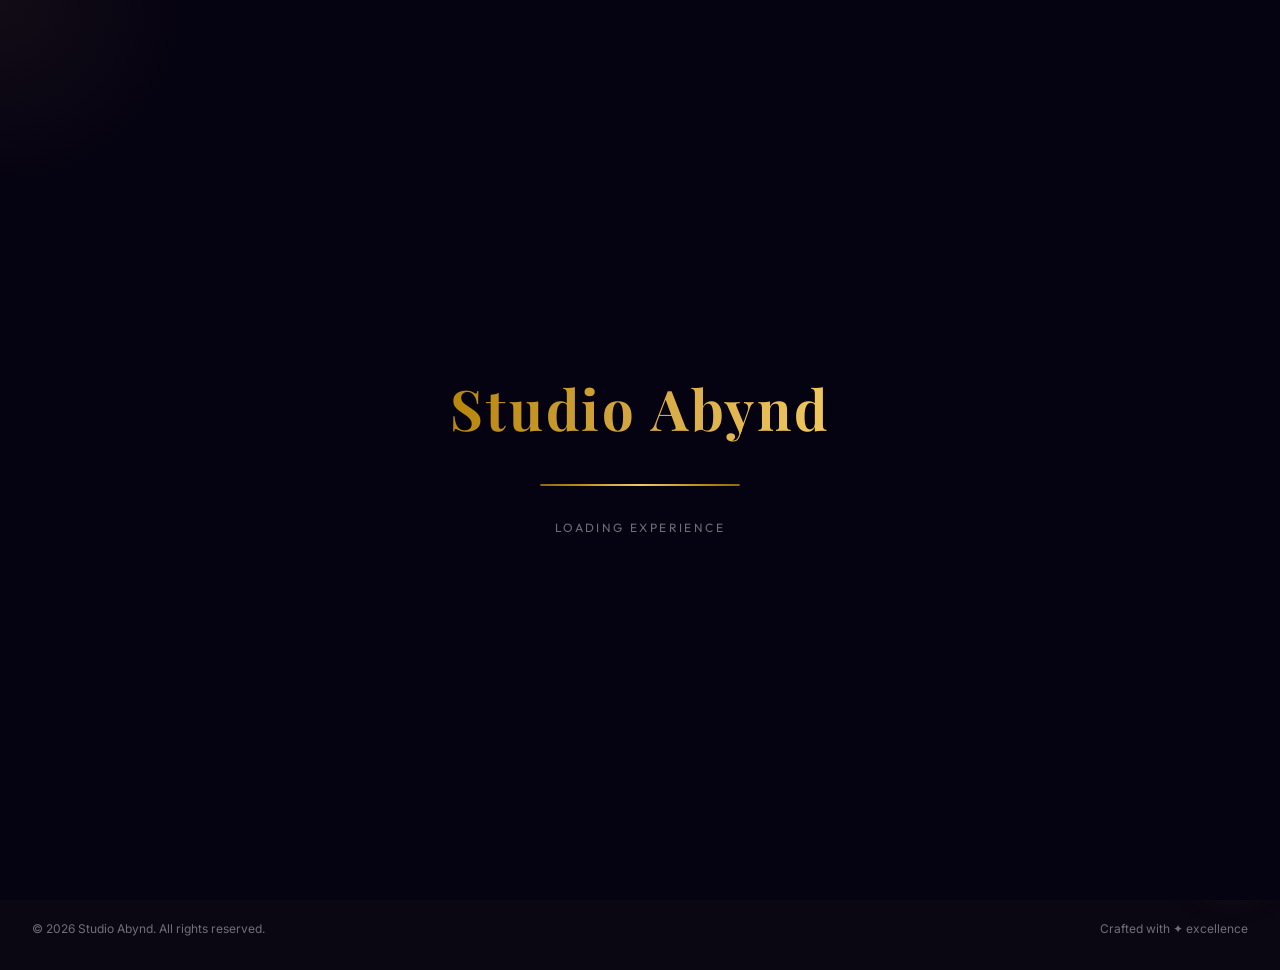
==== index.html @ adc4bd4e "update" ====
<!DOCTYPE html>
<html lang="id">
<head>
  <meta charset="UTF-8">
  <meta name="viewport" content="width=device-width, initial-scale=1.0">
  <title>Studio Abynd — Premium Digital Agency</title>
  <meta name="description" content="Studio Abynd adalah digital agency premium yang menghadirkan solusi website, mobile app, dan multimedia berkelas internasional.">
  <meta name="keywords" content="digital agency, web development, premium website, company profile, Studio Abynd">
  <meta name="author" content="Studio Abynd">
  <meta name="robots" content="index, follow">

  <!-- Open Graph -->
  <meta property="og:type" content="website">
  <meta property="og:title" content="Studio Abynd — Premium Digital Agency">
  <meta property="og:description" content="Digital agency premium yang menghadirkan solusi digital berkelas internasional.">
  <meta property="og:url" content="https://studioabynd.com">
  <meta property="og:site_name" content="Studio Abynd">

  <!-- Twitter Card -->
  <meta name="twitter:card" content="summary_large_image">
  <meta name="twitter:title" content="Studio Abynd — Premium Digital Agency">
  <meta name="twitter:description" content="Digital agency premium yang menghadirkan solusi digital berkelas internasional.">

  <!-- Favicon -->
  <link rel="icon" href="data:image/svg+xml,<svg xmlns='http://www.w3.org/2000/svg' viewBox='0 0 100 100'><text y='.9em' font-size='90'>✦</text></svg>">

  <!-- Base Path (auto-detect for XAMPP sub-dir vs GitHub Pages root) -->
  <script>
    (function(){
      var path = window.location.pathname;
      var base = '/';
      // Detect if running in a subdirectory (e.g. XAMPP)
      var match = path.match(/^(\/[^\/]+\/[^\/]+\/)/);
      if (match && !path.match(/^\/[^\/]+\/index\.html/)) {
        base = match[1];
      }
      document.write('<base href="' + base + '">');
      window.__BASE = base;
    })();
  </script>

  <!-- Preconnect -->
  <link rel="preconnect" href="https://fonts.googleapis.com">
  <link rel="preconnect" href="https://fonts.gstatic.com" crossorigin>

  <!-- Stylesheets -->
  <link rel="stylesheet" href="assets/css/main.css">
  <link rel="stylesheet" href="assets/css/animations.css">
  <link rel="stylesheet" href="assets/css/components.css">
  <link rel="stylesheet" href="assets/css/components2.css">
  <link rel="stylesheet" href="assets/css/components3.css">
  <link rel="stylesheet" href="assets/css/pages.css">
</head>
<body class="loading">

  <!-- ========== LOADER ========== -->
  <div id="loader" role="status" aria-label="Loading">
    <div class="loader-logo">Studio Abynd</div>
    <div class="loader-bar-container">
      <div class="loader-bar"></div>
    </div>
    <div class="loader-text">Loading Experience</div>
  </div>

  <!-- ========== CURSOR GLOW ========== -->
  <div id="cursor-glow" aria-hidden="true"></div>

  <!-- ========== SCROLL PROGRESS ========== -->
  <div id="scroll-progress" aria-hidden="true"></div>
  <div id="scroll-progress-side" aria-hidden="true">
    <div class="fill"></div>
  </div>

  <!-- ========== NAVBAR ========== -->
  <header>
    <nav id="navbar" aria-label="Main navigation">
      <div class="nav-inner">
        <a href="/" class="nav-logo nav-internal" aria-label="Studio Abynd Home">Studio Abynd</a>
        <div class="nav-links" id="nav-links">
          <a href="/" class="nav-link nav-internal">Home</a>
          <a href="/about" class="nav-link nav-internal">About</a>
          <a href="/services" class="nav-link nav-internal">Services</a>
          <a href="/portfolio" class="nav-link nav-internal">Portfolio</a>
          <a href="/blog" class="nav-link nav-internal">Blog</a>
          <a href="/awards" class="nav-link nav-internal">Awards</a>
          <a href="/contact" class="nav-link nav-internal">Contact</a>
        </div>
        <button class="nav-toggle" aria-label="Toggle menu" aria-expanded="false">
          <span></span>
          <span></span>
          <span></span>
        </button>
      </div>
    </nav>
    <div class="nav-overlay" id="nav-overlay"></div>
  </header>

  <!-- ========== MAIN CONTENT ========== -->
  <main id="main-content" role="main">
    <!-- Content rendered by JavaScript SPA Router -->
  </main>

  <!-- ========== FOOTER ========== -->
  <footer id="footer">
    <div class="container">
      <div class="footer-grid">
        <div class="footer-brand">
          <a href="/" class="nav-logo nav-internal" style="font-size:1.4rem;">Studio Abynd</a>
          <p>Digital agency premium yang menghadirkan solusi berkelas internasional. Setiap pixel dirancang untuk kesempurnaan.</p>
          <div class="footer-socials">
            <a href="#" class="footer-social-link" aria-label="Instagram" title="Instagram">📷</a>
            <a href="#" class="footer-social-link" aria-label="LinkedIn" title="LinkedIn">💼</a>
            <a href="#" class="footer-social-link" aria-label="Twitter" title="Twitter">🐦</a>
            <a href="#" class="footer-social-link" aria-label="Dribbble" title="Dribbble">🏀</a>
          </div>
        </div>
        <div>
          <h4 class="footer-title">Navigasi</h4>
          <ul class="footer-links">
            <li><a href="/" class="nav-internal">Home</a></li>
            <li><a href="/about" class="nav-internal">About</a></li>
            <li><a href="/services" class="nav-internal">Services</a></li>
            <li><a href="/portfolio" class="nav-internal">Portfolio</a></li>
          </ul>
        </div>
        <div>
          <h4 class="footer-title">Layanan</h4>
          <ul class="footer-links">
            <li><a href="/services" class="nav-internal">Website</a></li>
            <li><a href="/services" class="nav-internal">Mobile App</a></li>
            <li><a href="/services" class="nav-internal">Branding</a></li>
            <li><a href="/services" class="nav-internal">Multimedia</a></li>
          </ul>
        </div>
        <div>
          <h4 class="footer-title">Kontak</h4>
          <ul class="footer-links">
            <li><a href="mailto:hello@studioabynd.com">hello@studioabynd.com</a></li>
            <li><a href="tel:+6281234567890">+62 812 3456 789</a></li>
            <li><a href="/contact" class="nav-internal">Jakarta, Indonesia</a></li>
          </ul>
        </div>
      </div>
      <div class="footer-bottom">
        <span>&copy; 2026 Studio Abynd. All rights reserved.</span>
        <span>Crafted with ✦ excellence</span>
      </div>
    </div>
  </footer>

  <!-- ========== CHATBOT ========== -->
  <div id="chatbot" aria-label="Chat assistant">
    <div class="chatbot-header">
      <div class="chatbot-header-info">
        <div class="chatbot-avatar">✦</div>
        <div>
          <div class="chatbot-name">Studio Abynd</div>
          <div class="chatbot-status">Online</div>
        </div>
      </div>
      <button class="chatbot-close" aria-label="Close chat">&times;</button>
    </div>
    <div class="chatbot-messages">
      <div class="chat-msg bot">Halo! 👋 Selamat datang di Studio Abynd. Ada yang bisa kami bantu hari ini?</div>
    </div>
    <div class="chatbot-input-wrap">
      <input type="text" class="chatbot-input" placeholder="Ketik pesan..." aria-label="Chat message">
      <button class="chatbot-send">Kirim</button>
    </div>
  </div>
  <button id="chatbot-toggle" aria-label="Buka chat">💬</button>

  <!-- ========== WHATSAPP ========== -->
  <a id="whatsapp-btn" href="https://wa.me/6281234567890" target="_blank" rel="noopener noreferrer" aria-label="Chat WhatsApp" title="Chat via WhatsApp">
    <span class="whatsapp-pulse" aria-hidden="true"></span>
    💬
  </a>

  <!-- ========== SCROLL TO TOP ========== -->
  <button id="scroll-top" aria-label="Scroll to top" title="Kembali ke atas">↑</button>

  <!-- ========== SCRIPTS ========== -->
  <script src="assets/js/effects.js" defer></script>
  <script src="assets/js/animations.js" defer></script>
  <script src="assets/js/components.js" defer></script>
  <script src="assets/js/page-home.js" defer></script>
  <script src="assets/js/page-about.js" defer></script>
  <script src="assets/js/page-services.js" defer></script>
  <script src="assets/js/page-others.js" defer></script>
  <script src="assets/js/page-blog.js" defer></script>
  <script src="assets/js/app.js" defer></script>
</body>
</html>
---- assets/css/main.css ----
/* ============================================
   STUDIO ABYND — Design System
   Premium Luxury Digital Agency
   ============================================ */

/* ---------- Google Fonts ---------- */
@import url('https://fonts.googleapis.com/css2?family=Playfair+Display:ital,wght@0,400;0,500;0,600;0,700;0,800;0,900;1,400;1,700&family=Inter:wght@300;400;500;600;700&family=Outfit:wght@300;400;500;600;700&display=swap');

/* ---------- CSS Custom Properties ---------- */
:root {
  /* Colors — Deep Purple Palette */
  --clr-bg-darkest: #050211;
  --clr-bg-dark: #0a0612;
  --clr-bg-base: #0d0b1a;
  --clr-bg-card: #110e20;
  --clr-bg-elevated: #1a1530;
  --clr-purple-deep: #1a0a2e;
  --clr-purple-mid: #2d1b69;
  --clr-purple-bright: #4a1f8e;
  --clr-purple-glow: #6b3fa0;
  --clr-purple-light: #9b6dcd;

  /* Colors — Gold Metallic Palette */
  --clr-gold-dark: #8b6914;
  --clr-gold-base: #b8860b;
  --clr-gold-mid: #d4a843;
  --clr-gold-bright: #f0c75e;
  --clr-gold-light: #f5d98a;
  --clr-gold-glow: rgba(212, 168, 67, 0.4);

  /* Text Colors */
  --clr-text-primary: #f0eef5;
  --clr-text-secondary: rgba(240, 238, 245, 0.7);
  --clr-text-muted: rgba(240, 238, 245, 0.45);

  /* Glass */
  --glass-bg: rgba(255, 255, 255, 0.03);
  --glass-bg-hover: rgba(255, 255, 255, 0.06);
  --glass-border: rgba(255, 255, 255, 0.08);
  --glass-border-hover: rgba(212, 168, 67, 0.3);

  /* Gold Gradient */
  --gradient-gold: linear-gradient(135deg, #8b6914, #b8860b, #d4a843, #f0c75e, #d4a843, #b8860b, #8b6914);
  --gradient-gold-text: linear-gradient(90deg, #b8860b, #d4a843, #f0c75e, #ffe08a, #f0c75e, #d4a843, #b8860b);
  --gradient-purple: linear-gradient(135deg, #1a0a2e, #2d1b69, #4a1f8e);
  --gradient-hero: radial-gradient(ellipse at 30% 20%, rgba(74, 31, 142, 0.3) 0%, transparent 50%),
                   radial-gradient(ellipse at 70% 60%, rgba(45, 27, 105, 0.25) 0%, transparent 50%),
                   radial-gradient(ellipse at 50% 100%, rgba(139, 105, 20, 0.1) 0%, transparent 40%),
                   linear-gradient(180deg, #050211, #0a0612);

  /* Typography */
  --font-heading: 'Playfair Display', Georgia, 'Times New Roman', serif;
  --font-body: 'Inter', -apple-system, BlinkMacSystemFont, 'Segoe UI', sans-serif;
  --font-alt: 'Outfit', 'Inter', sans-serif;

  --fs-display: clamp(2.8rem, 6vw, 5.5rem);
  --fs-h1: clamp(2.2rem, 4.5vw, 4rem);
  --fs-h2: clamp(1.8rem, 3.5vw, 3rem);
  --fs-h3: clamp(1.3rem, 2.5vw, 1.8rem);
  --fs-h4: clamp(1.1rem, 1.8vw, 1.4rem);
  --fs-body: clamp(0.95rem, 1.2vw, 1.1rem);
  --fs-small: clamp(0.8rem, 1vw, 0.9rem);
  --fs-xs: 0.75rem;

  --fw-light: 300;
  --fw-regular: 400;
  --fw-medium: 500;
  --fw-semibold: 600;
  --fw-bold: 700;
  --fw-extrabold: 800;

  --lh-tight: 1.2;
  --lh-normal: 1.6;
  --lh-relaxed: 1.8;

  --ls-tight: -0.02em;
  --ls-normal: 0;
  --ls-wide: 0.05em;
  --ls-wider: 0.1em;
  --ls-widest: 0.2em;

  /* Spacing */
  --space-xs: 0.25rem;
  --space-sm: 0.5rem;
  --space-md: 1rem;
  --space-lg: 1.5rem;
  --space-xl: 2rem;
  --space-2xl: 3rem;
  --space-3xl: 4rem;
  --space-4xl: 6rem;
  --space-5xl: 8rem;
  --space-section: clamp(4rem, 8vw, 8rem);

  /* Border Radius */
  --radius-sm: 6px;
  --radius-md: 12px;
  --radius-lg: 20px;
  --radius-xl: 30px;
  --radius-full: 9999px;

  /* Shadows */
  --shadow-sm: 0 2px 8px rgba(0, 0, 0, 0.3);
  --shadow-md: 0 4px 20px rgba(0, 0, 0, 0.4);
  --shadow-lg: 0 8px 40px rgba(0, 0, 0, 0.5);
  --shadow-xl: 0 16px 60px rgba(0, 0, 0, 0.6);
  --shadow-gold: 0 4px 30px rgba(212, 168, 67, 0.15);
  --shadow-gold-lg: 0 8px 50px rgba(212, 168, 67, 0.25);
  --shadow-purple: 0 4px 30px rgba(74, 31, 142, 0.2);
  --shadow-glow: 0 0 20px rgba(212, 168, 67, 0.2), 0 0 60px rgba(212, 168, 67, 0.1);

  /* Transitions */
  --ease-out-expo: cubic-bezier(0.16, 1, 0.3, 1);
  --ease-out-quart: cubic-bezier(0.25, 1, 0.5, 1);
  --ease-in-out: cubic-bezier(0.4, 0, 0.2, 1);
  --transition-fast: 0.2s var(--ease-in-out);
  --transition-base: 0.3s var(--ease-in-out);
  --transition-slow: 0.5s var(--ease-out-expo);
  --transition-slower: 0.8s var(--ease-out-expo);

  /* Z-index layers */
  --z-base: 1;
  --z-dropdown: 100;
  --z-sticky: 200;
  --z-navbar: 500;
  --z-overlay: 800;
  --z-modal: 900;
  --z-loader: 1000;
  --z-cursor: 1100;

  /* Container */
  --container-max: 1280px;
  --container-wide: 1440px;
  --container-narrow: 900px;
  --container-padding: clamp(1rem, 4vw, 2rem);
}

/* ---------- CSS Reset ---------- */
*,
*::before,
*::after {
  margin: 0;
  padding: 0;
  box-sizing: border-box;
}

html {
  scroll-behavior: smooth;
  -webkit-text-size-adjust: 100%;
  scroll-padding-top: 80px;
}

body {
  font-family: var(--font-body);
  font-size: var(--fs-body);
  font-weight: var(--fw-regular);
  line-height: var(--lh-normal);
  color: var(--clr-text-primary);
  background-color: var(--clr-bg-darkest);
  overflow-x: hidden;
  -webkit-font-smoothing: antialiased;
  -moz-osx-font-smoothing: grayscale;
}

body.loading {
  overflow: hidden;
}

img {
  max-width: 100%;
  height: auto;
  display: block;
}

a {
  color: var(--clr-gold-mid);
  text-decoration: none;
  transition: color var(--transition-fast);
}

a:hover {
  color: var(--clr-gold-bright);
}

button {
  font-family: inherit;
  cursor: pointer;
  border: none;
  background: none;
  color: inherit;
}

input, textarea, select {
  font-family: inherit;
  font-size: inherit;
  color: inherit;
}

ul, ol {
  list-style: none;
}

::selection {
  background: rgba(212, 168, 67, 0.3);
  color: var(--clr-gold-light);
}

::-webkit-scrollbar {
  width: 6px;
}

::-webkit-scrollbar-track {
  background: var(--clr-bg-darkest);
}

::-webkit-scrollbar-thumb {
  background: var(--clr-purple-mid);
  border-radius: var(--radius-full);
}

::-webkit-scrollbar-thumb:hover {
  background: var(--clr-gold-dark);
}

/* ---------- Typography ---------- */
h1, h2, h3, h4, h5, h6 {
  font-family: var(--font-heading);
  font-weight: var(--fw-bold);
  line-height: var(--lh-tight);
  letter-spacing: var(--ls-tight);
}

h1 { font-size: var(--fs-h1); }
h2 { font-size: var(--fs-h2); }
h3 { font-size: var(--fs-h3); }
h4 { font-size: var(--fs-h4); }

p {
  line-height: var(--lh-relaxed);
  color: var(--clr-text-secondary);
}

.text-muted {
  color: var(--clr-text-muted);
}

/* ---------- Gold Text Effects ---------- */
.gold-text {
  background: var(--gradient-gold-text);
  background-size: 300% auto;
  -webkit-background-clip: text;
  -webkit-text-fill-color: transparent;
  background-clip: text;
  animation: goldShimmer 4s linear infinite;
}

.gold-text-static {
  background: linear-gradient(135deg, #d4a843, #f0c75e, #d4a843);
  -webkit-background-clip: text;
  -webkit-text-fill-color: transparent;
  background-clip: text;
}

.shimmer-heading {
  position: relative;
  display: inline-block;
  background: var(--gradient-gold-text);
  background-size: 300% auto;
  -webkit-background-clip: text;
  -webkit-text-fill-color: transparent;
  background-clip: text;
  animation: goldShimmer 4s linear infinite;
  text-shadow: none;
  filter: drop-shadow(0 0 20px rgba(212, 168, 67, 0.15));
}

.shimmer-heading::after {
  content: '';
  position: absolute;
  top: 0;
  left: -100%;
  width: 60%;
  height: 100%;
  background: linear-gradient(
    90deg,
    transparent 0%,
    rgba(255, 215, 0, 0.08) 40%,
    rgba(255, 215, 0, 0.2) 50%,
    rgba(255, 215, 0, 0.08) 60%,
    transparent 100%
  );
  animation: shineSweep 5s ease-in-out infinite;
  pointer-events: none;
}

.glow-text {
  text-shadow:
    0 0 10px rgba(212, 168, 67, 0.3),
    0 0 30px rgba(212, 168, 67, 0.15),
    0 0 60px rgba(212, 168, 67, 0.08);
}

/* ---------- Layout ---------- */
.container {
  max-width: var(--container-max);
  margin: 0 auto;
  padding-left: var(--container-padding);
  padding-right: var(--container-padding);
}

.container-wide {
  max-width: var(--container-wide);
  margin: 0 auto;
  padding-left: var(--container-padding);
  padding-right: var(--container-padding);
}

.container-narrow {
  max-width: var(--container-narrow);
  margin: 0 auto;
  padding-left: var(--container-padding);
  padding-right: var(--container-padding);
}

section {
  padding: var(--space-section) 0;
  position: relative;
}

.section-label {
  font-family: var(--font-alt);
  font-size: var(--fs-xs);
  font-weight: var(--fw-semibold);
  text-transform: uppercase;
  letter-spacing: var(--ls-widest);
  color: var(--clr-gold-mid);
  margin-bottom: var(--space-md);
  display: flex;
  align-items: center;
  gap: var(--space-sm);
}

.section-label::before {
  content: '';
  width: 30px;
  height: 1px;
  background: var(--clr-gold-mid);
}

.section-title {
  margin-bottom: var(--space-lg);
}

.section-subtitle {
  font-size: var(--fs-body);
  color: var(--clr-text-secondary);
  max-width: 600px;
  line-height: var(--lh-relaxed);
}

.section-header {
  text-align: center;
  margin-bottom: var(--space-3xl);
}

.section-header .section-label {
  justify-content: center;
}

.section-header .section-label::before {
  display: none;
}

.section-header .section-subtitle {
  margin: 0 auto;
}

/* ---------- Grid System ---------- */
.grid {
  display: grid;
  gap: var(--space-xl);
}

.grid-2 { grid-template-columns: repeat(2, 1fr); }
.grid-3 { grid-template-columns: repeat(3, 1fr); }
.grid-4 { grid-template-columns: repeat(4, 1fr); }

@media (max-width: 1024px) {
  .grid-4 { grid-template-columns: repeat(2, 1fr); }
  .grid-3 { grid-template-columns: repeat(2, 1fr); }
}

@media (max-width: 640px) {
  .grid-4,
  .grid-3,
  .grid-2 { grid-template-columns: 1fr; }
}

/* ---------- Flex Utilities ---------- */
.flex { display: flex; }
.flex-center { display: flex; align-items: center; justify-content: center; }
.flex-between { display: flex; align-items: center; justify-content: space-between; }
.flex-col { flex-direction: column; }
.flex-wrap { flex-wrap: wrap; }
.gap-sm { gap: var(--space-sm); }
.gap-md { gap: var(--space-md); }
.gap-lg { gap: var(--space-lg); }
.gap-xl { gap: var(--space-xl); }

/* ---------- Text Align ---------- */
.text-center { text-align: center; }
.text-left { text-align: left; }
.text-right { text-align: right; }

/* ---------- Glassmorphism ---------- */
.glass {
  background: var(--glass-bg);
  backdrop-filter: blur(16px) saturate(180%);
  -webkit-backdrop-filter: blur(16px) saturate(180%);
  border: 1px solid var(--glass-border);
  border-radius: var(--radius-lg);
}

.glass-hover:hover {
  background: var(--glass-bg-hover);
  border-color: var(--glass-border-hover);
}

/* ---------- Dividers ---------- */
.divider {
  width: 60px;
  height: 2px;
  background: var(--gradient-gold);
  margin: var(--space-lg) 0;
  border-radius: var(--radius-full);
}

.divider-center {
  margin-left: auto;
  margin-right: auto;
}

/* ---------- Visibility ---------- */
@media (max-width: 768px) {
  .hide-mobile { display: none !important; }
}

@media (min-width: 769px) {
  .hide-desktop { display: none !important; }
}

/* ---------- Page Transition ---------- */
#main-content {
  opacity: 1;
  transform: translateY(0);
  transition: opacity 0.4s var(--ease-out-expo), transform 0.4s var(--ease-out-expo);
}

#main-content.page-exit {
  opacity: 0;
  transform: translateY(20px);
}

#main-content.page-enter {
  opacity: 0;
  transform: translateY(20px);
}
---- assets/css/animations.css ----
/* ============================================
   STUDIO ABYND — Animations
   Keyframes & Scroll Reveal System
   ============================================ */

/* ---------- Gold Shimmer ---------- */
@keyframes goldShimmer {
  0% { background-position: 0% center; }
  100% { background-position: 300% center; }
}

/* ---------- Shine Sweep ---------- */
@keyframes shineSweep {
  0% { left: -100%; opacity: 0; }
  10% { opacity: 1; }
  50% { left: 150%; opacity: 0; }
  100% { left: 150%; opacity: 0; }
}

/* ---------- Glow Pulse ---------- */
@keyframes glowPulse {
  0%, 100% {
    filter: drop-shadow(0 0 15px rgba(212, 168, 67, 0.15));
  }
  50% {
    filter: drop-shadow(0 0 30px rgba(212, 168, 67, 0.3));
  }
}

/* ---------- Float ---------- */
@keyframes float {
  0%, 100% { transform: translateY(0px); }
  50% { transform: translateY(-12px); }
}

@keyframes floatSlow {
  0%, 100% { transform: translateY(0px) rotate(0deg); }
  50% { transform: translateY(-20px) rotate(2deg); }
}

/* ---------- Background Gradient ---------- */
@keyframes gradientShift {
  0% { background-position: 0% 50%; }
  50% { background-position: 100% 50%; }
  100% { background-position: 0% 50%; }
}

@keyframes heroGradient {
  0%, 100% {
    background-position: 0% 0%;
  }
  25% {
    background-position: 50% 100%;
  }
  50% {
    background-position: 100% 50%;
  }
  75% {
    background-position: 50% 0%;
  }
}

/* ---------- Fade Animations ---------- */
@keyframes fadeIn {
  from { opacity: 0; }
  to { opacity: 1; }
}

@keyframes fadeInUp {
  from {
    opacity: 0;
    transform: translateY(40px);
  }
  to {
    opacity: 1;
    transform: translateY(0);
  }
}

@keyframes fadeInDown {
  from {
    opacity: 0;
    transform: translateY(-30px);
  }
  to {
    opacity: 1;
    transform: translateY(0);
  }
}

@keyframes fadeInLeft {
  from {
    opacity: 0;
    transform: translateX(-40px);
  }
  to {
    opacity: 1;
    transform: translateX(0);
  }
}

@keyframes fadeInRight {
  from {
    opacity: 0;
    transform: translateX(40px);
  }
  to {
    opacity: 1;
    transform: translateX(0);
  }
}

@keyframes fadeInScale {
  from {
    opacity: 0;
    transform: scale(0.9);
  }
  to {
    opacity: 1;
    transform: scale(1);
  }
}

/* ---------- Slide Animations ---------- */
@keyframes slideUp {
  from { transform: translateY(100%); }
  to { transform: translateY(0); }
}

@keyframes slideDown {
  from { transform: translateY(-100%); }
  to { transform: translateY(0); }
}

/* ---------- Scale ---------- */
@keyframes scaleIn {
  from {
    opacity: 0;
    transform: scale(0.8);
  }
  to {
    opacity: 1;
    transform: scale(1);
  }
}

/* ---------- Rotate ---------- */
@keyframes spin {
  from { transform: rotate(0deg); }
  to { transform: rotate(360deg); }
}

@keyframes spinSlow {
  from { transform: rotate(0deg); }
  to { transform: rotate(360deg); }
}

/* ---------- Border Glow ---------- */
@keyframes borderGlow {
  0%, 100% {
    border-color: rgba(212, 168, 67, 0.1);
    box-shadow: 0 0 15px rgba(212, 168, 67, 0.05);
  }
  50% {
    border-color: rgba(212, 168, 67, 0.3);
    box-shadow: 0 0 30px rgba(212, 168, 67, 0.15);
  }
}

/* ---------- Particle Float ---------- */
@keyframes particleFloat1 {
  0%, 100% { transform: translate(0, 0) scale(1); opacity: 0.3; }
  25% { transform: translate(50px, -80px) scale(1.2); opacity: 0.6; }
  50% { transform: translate(-30px, -150px) scale(0.8); opacity: 0.2; }
  75% { transform: translate(80px, -60px) scale(1.1); opacity: 0.5; }
}

@keyframes particleFloat2 {
  0%, 100% { transform: translate(0, 0) scale(1); opacity: 0.2; }
  33% { transform: translate(-60px, -100px) scale(1.3); opacity: 0.5; }
  66% { transform: translate(40px, -180px) scale(0.7); opacity: 0.3; }
}

@keyframes particleFloat3 {
  0%, 100% { transform: translate(0, 0); opacity: 0.15; }
  50% { transform: translate(30px, -120px); opacity: 0.4; }
}

/* ---------- Marquee ---------- */
@keyframes marquee {
  0% { transform: translateX(0); }
  100% { transform: translateX(-50%); }
}

/* ---------- Loader ---------- */
@keyframes loaderPulse {
  0%, 100% {
    transform: scale(1);
    opacity: 1;
  }
  50% {
    transform: scale(1.05);
    opacity: 0.8;
  }
}

@keyframes loaderProgress {
  0% { width: 0%; }
  30% { width: 40%; }
  60% { width: 70%; }
  90% { width: 90%; }
  100% { width: 100%; }
}

@keyframes loaderFadeOut {
  0% { opacity: 1; visibility: visible; }
  100% { opacity: 0; visibility: hidden; }
}

/* ---------- Typing / Cursor ---------- */
@keyframes blink {
  0%, 100% { opacity: 1; }
  50% { opacity: 0; }
}

/* ---------- Counter Flash ---------- */
@keyframes counterFlash {
  0% {
    text-shadow: 0 0 0 rgba(212, 168, 67, 0);
  }
  50% {
    text-shadow: 0 0 30px rgba(212, 168, 67, 0.5);
  }
  100% {
    text-shadow: 0 0 0 rgba(212, 168, 67, 0);
  }
}

/* ---------- Line Draw ---------- */
@keyframes lineDraw {
  from { width: 0; }
  to { width: 60px; }
}

/* ============================================
   SCROLL REVEAL SYSTEM
   Elements start hidden, animate in on scroll
   ============================================ */

.reveal {
  opacity: 0;
  transform: translateY(40px);
  transition: opacity 0.8s var(--ease-out-expo), transform 0.8s var(--ease-out-expo);
  will-change: opacity, transform;
}

.reveal.visible {
  opacity: 1;
  transform: translateY(0);
}

.reveal-left {
  opacity: 0;
  transform: translateX(-50px);
  transition: opacity 0.8s var(--ease-out-expo), transform 0.8s var(--ease-out-expo);
  will-change: opacity, transform;
}

.reveal-left.visible {
  opacity: 1;
  transform: translateX(0);
}

.reveal-right {
  opacity: 0;
  transform: translateX(50px);
  transition: opacity 0.8s var(--ease-out-expo), transform 0.8s var(--ease-out-expo);
  will-change: opacity, transform;
}

.reveal-right.visible {
  opacity: 1;
  transform: translateX(0);
}

.reveal-scale {
  opacity: 0;
  transform: scale(0.85);
  transition: opacity 0.8s var(--ease-out-expo), transform 0.8s var(--ease-out-expo);
  will-change: opacity, transform;
}

.reveal-scale.visible {
  opacity: 1;
  transform: scale(1);
}

/* Stagger delays */
.delay-1 { transition-delay: 0.1s; }
.delay-2 { transition-delay: 0.2s; }
.delay-3 { transition-delay: 0.3s; }
.delay-4 { transition-delay: 0.4s; }
.delay-5 { transition-delay: 0.5s; }
.delay-6 { transition-delay: 0.6s; }
.delay-7 { transition-delay: 0.7s; }
.delay-8 { transition-delay: 0.8s; }
---- assets/css/components.css ----
/* ============================================
   STUDIO ABYND — Components Part 1
   Buttons, Loader, Cursor, Navbar, Progress
   ============================================ */

/* ---------- BUTTONS ---------- */
.btn {
  display: inline-flex;
  align-items: center;
  justify-content: center;
  gap: var(--space-sm);
  padding: 14px 32px;
  font-family: var(--font-alt);
  font-size: var(--fs-small);
  font-weight: var(--fw-semibold);
  letter-spacing: var(--ls-wide);
  text-transform: uppercase;
  border-radius: var(--radius-full);
  transition: all var(--transition-base);
  position: relative;
  overflow: hidden;
  cursor: pointer;
}
.btn-gold {
  background: var(--gradient-gold);
  background-size: 200% auto;
  color: #0a0612;
  border: none;
  box-shadow: var(--shadow-gold);
}
.btn-gold:hover {
  background-position: right center;
  box-shadow: var(--shadow-gold-lg);
  transform: translateY(-2px);
  color: #0a0612;
}
.btn-gold::before {
  content: '';
  position: absolute;
  top: 0;
  left: -100%;
  width: 100%;
  height: 100%;
  background: linear-gradient(90deg, transparent, rgba(255,255,255,0.2), transparent);
  transition: left 0.5s;
}
.btn-gold:hover::before { left: 100%; }
.btn-outline {
  background: transparent;
  color: var(--clr-gold-mid);
  border: 1px solid var(--clr-gold-mid);
}
.btn-outline:hover {
  background: rgba(212, 168, 67, 0.1);
  border-color: var(--clr-gold-bright);
  color: var(--clr-gold-bright);
  box-shadow: var(--shadow-gold);
  transform: translateY(-2px);
}
.btn-sm { padding: 10px 24px; font-size: var(--fs-xs); }
.btn-lg { padding: 18px 42px; font-size: var(--fs-body); }

/* ---------- LOADER ---------- */
#loader {
  position: fixed;
  inset: 0;
  z-index: var(--z-loader);
  background: var(--clr-bg-darkest);
  display: flex;
  flex-direction: column;
  align-items: center;
  justify-content: center;
  gap: var(--space-xl);
  transition: opacity 0.8s var(--ease-out-expo), visibility 0.8s;
}
#loader.hidden { opacity: 0; visibility: hidden; pointer-events: none; }
.loader-logo {
  font-family: var(--font-heading);
  font-size: clamp(2rem, 5vw, 3.5rem);
  font-weight: var(--fw-bold);
  background: var(--gradient-gold-text);
  background-size: 300% auto;
  -webkit-background-clip: text;
  -webkit-text-fill-color: transparent;
  background-clip: text;
  animation: goldShimmer 2s linear infinite, loaderPulse 2s ease-in-out infinite;
  letter-spacing: var(--ls-wide);
}
.loader-bar-container {
  width: 200px;
  height: 2px;
  background: rgba(255, 255, 255, 0.08);
  border-radius: var(--radius-full);
  overflow: hidden;
}
.loader-bar {
  height: 100%;
  background: var(--gradient-gold);
  border-radius: var(--radius-full);
  animation: loaderProgress 2.5s ease-out forwards;
}
.loader-text {
  font-family: var(--font-alt);
  font-size: var(--fs-xs);
  color: var(--clr-text-muted);
  letter-spacing: var(--ls-widest);
  text-transform: uppercase;
}

/* ---------- CURSOR GLOW ---------- */
#cursor-glow {
  position: fixed;
  width: 400px;
  height: 400px;
  border-radius: 50%;
  background: radial-gradient(circle, rgba(212, 168, 67, 0.06) 0%, transparent 70%);
  pointer-events: none;
  z-index: var(--z-cursor);
  transform: translate(-50%, -50%);
  transition: opacity 0.3s;
  will-change: left, top;
  mix-blend-mode: screen;
}
@media (max-width: 768px) { #cursor-glow { display: none; } }

/* ---------- NAVBAR ---------- */
#navbar {
  position: fixed;
  top: 0;
  left: 0;
  right: 0;
  z-index: var(--z-navbar);
  padding: var(--space-lg) 0;
  transition: all var(--transition-base);
  background: transparent;
}
#navbar.scrolled {
  padding: var(--space-sm) 0;
  background: rgba(5, 2, 17, 0.9);
  backdrop-filter: blur(20px) saturate(180%);
  -webkit-backdrop-filter: blur(20px) saturate(180%);
  border-bottom: 1px solid rgba(255, 255, 255, 0.05);
  box-shadow: 0 4px 30px rgba(0, 0, 0, 0.3);
}
.nav-inner {
  max-width: var(--container-wide);
  margin: 0 auto;
  padding: 0 var(--container-padding);
  display: flex;
  align-items: center;
  justify-content: space-between;
}
.nav-logo {
  font-family: var(--font-heading);
  font-size: 1.6rem;
  font-weight: var(--fw-bold);
  background: var(--gradient-gold-text);
  background-size: 300% auto;
  -webkit-background-clip: text;
  -webkit-text-fill-color: transparent;
  background-clip: text;
  animation: goldShimmer 4s linear infinite;
  letter-spacing: var(--ls-wide);
  text-decoration: none;
}
.nav-logo:hover { filter: drop-shadow(0 0 10px rgba(212, 168, 67, 0.3)); }
.nav-links {
  display: flex;
  align-items: center;
  gap: var(--space-xl);
}
.nav-link {
  font-family: var(--font-alt);
  font-size: var(--fs-small);
  font-weight: var(--fw-medium);
  color: var(--clr-text-secondary);
  letter-spacing: var(--ls-wide);
  text-transform: uppercase;
  position: relative;
  transition: color var(--transition-fast);
  text-decoration: none;
  padding: var(--space-xs) 0;
}
.nav-link::after {
  content: '';
  position: absolute;
  bottom: -4px;
  left: 0;
  width: 0;
  height: 1px;
  background: var(--gradient-gold);
  transition: width var(--transition-base);
}
.nav-link:hover, .nav-link.active { color: var(--clr-gold-mid); }
.nav-link:hover::after, .nav-link.active::after { width: 100%; }
.nav-toggle {
  display: none;
  flex-direction: column;
  gap: 5px;
  padding: 8px;
  cursor: pointer;
  z-index: 10;
}
.nav-toggle span {
  width: 24px;
  height: 2px;
  background: var(--clr-gold-mid);
  border-radius: var(--radius-full);
  transition: all var(--transition-base);
}
.nav-toggle.active span:nth-child(1) { transform: translateY(7px) rotate(45deg); }
.nav-toggle.active span:nth-child(2) { opacity: 0; transform: translateX(-10px); }
.nav-toggle.active span:nth-child(3) { transform: translateY(-7px) rotate(-45deg); }
@media (max-width: 768px) {
  .nav-toggle { display: flex; }
  .nav-links {
    position: fixed;
    top: 0;
    right: -100%;
    width: 80%;
    max-width: 350px;
    height: 100vh;
    flex-direction: column;
    align-items: flex-start;
    justify-content: center;
    gap: var(--space-2xl);
    background: rgba(5, 2, 17, 0.97);
    backdrop-filter: blur(30px);
    padding: var(--space-3xl);
    transition: right var(--transition-slow);
    border-left: 1px solid var(--glass-border);
  }
  .nav-links.open { right: 0; }
  .nav-link { font-size: var(--fs-body); }
}

/* ---------- SCROLL PROGRESS ---------- */
#scroll-progress {
  position: fixed;
  top: 0;
  left: 0;
  height: 3px;
  width: 0%;
  background: var(--gradient-gold);
  z-index: calc(var(--z-navbar) + 1);
  transition: width 0.1s linear;
  box-shadow: 0 0 10px rgba(212, 168, 67, 0.3);
}
#scroll-progress-side {
  position: fixed;
  top: 50%;
  right: 20px;
  transform: translateY(-50%);
  width: 3px;
  height: 100px;
  background: rgba(255, 255, 255, 0.06);
  border-radius: var(--radius-full);
  z-index: var(--z-sticky);
  overflow: hidden;
}
#scroll-progress-side .fill {
  width: 100%;
  height: 0%;
  background: var(--gradient-gold);
  border-radius: var(--radius-full);
  transition: height 0.1s linear;
}
@media (max-width: 768px) { #scroll-progress-side { display: none; } }
---- assets/css/components2.css ----
/* ============================================
   STUDIO ABYND — Components Part 2
   Cards, Portfolio, Blog, Awards, Testimonials,
   Partners, Form, Chatbot, Footer, etc.
   ============================================ */

/* ---------- PREMIUM CARDS ---------- */
.card {
  background: var(--glass-bg);
  border: 1px solid var(--glass-border);
  border-radius: var(--radius-lg);
  padding: var(--space-2xl);
  transition: all var(--transition-base);
  position: relative;
  overflow: hidden;
}
.card::before {
  content: '';
  position: absolute;
  inset: 0;
  border-radius: var(--radius-lg);
  padding: 1px;
  background: linear-gradient(135deg, transparent 30%, rgba(212, 168, 67, 0.15) 50%, transparent 70%);
  -webkit-mask: linear-gradient(#fff 0 0) content-box, linear-gradient(#fff 0 0);
  -webkit-mask-composite: xor;
  mask-composite: exclude;
  opacity: 0;
  transition: opacity var(--transition-base);
  pointer-events: none;
}
.card:hover::before { opacity: 1; }
.card:hover {
  background: var(--glass-bg-hover);
  transform: translateY(-4px);
  box-shadow: var(--shadow-gold);
}
.card-3d {
  transform-style: preserve-3d;
  perspective: 1000px;
  transition: transform 0.2s ease, box-shadow var(--transition-base);
}
.card-3d:hover { box-shadow: var(--shadow-gold-lg); }
.card-icon {
  width: 56px;
  height: 56px;
  display: flex;
  align-items: center;
  justify-content: center;
  border-radius: var(--radius-md);
  background: rgba(212, 168, 67, 0.08);
  border: 1px solid rgba(212, 168, 67, 0.15);
  margin-bottom: var(--space-lg);
  font-size: 1.5rem;
  color: var(--clr-gold-mid);
  transition: all var(--transition-base);
}
.card:hover .card-icon {
  background: rgba(212, 168, 67, 0.15);
  border-color: rgba(212, 168, 67, 0.3);
  box-shadow: 0 0 20px rgba(212, 168, 67, 0.15);
}
.card-title {
  font-family: var(--font-heading);
  font-size: var(--fs-h4);
  color: var(--clr-text-primary);
  margin-bottom: var(--space-md);
}
.card-text {
  font-size: var(--fs-small);
  color: var(--clr-text-secondary);
  line-height: var(--lh-relaxed);
}

/* ---------- FOUNDER CARD ---------- */
.founder-card {
  background: var(--glass-bg);
  border: 1px solid var(--glass-border);
  border-radius: var(--radius-lg);
  padding: var(--space-2xl);
  text-align: center;
  position: relative;
  overflow: hidden;
  transition: all var(--transition-base);
}
.founder-card:hover {
  background: var(--glass-bg-hover);
  box-shadow: var(--shadow-gold-lg);
  transform: translateY(-6px);
  border-color: var(--glass-border-hover);
}
.founder-avatar {
  width: 130px;
  height: 130px;
  border-radius: 50%;
  margin: 0 auto var(--space-lg);
  border: 2px solid rgba(212, 168, 67, 0.3);
  padding: 3px;
  overflow: hidden;
  background: var(--clr-bg-card);
}
.founder-avatar img {
  width: 100%;
  height: 100%;
  border-radius: 50%;
  object-fit: cover;
}
.founder-name {
  font-family: var(--font-heading);
  font-size: var(--fs-h3);
  margin-bottom: var(--space-xs);
}
.founder-role {
  font-family: var(--font-alt);
  font-size: var(--fs-xs);
  color: var(--clr-gold-mid);
  text-transform: uppercase;
  letter-spacing: var(--ls-widest);
  margin-bottom: var(--space-lg);
}
.founder-link {
  display: inline-flex;
  align-items: center;
  gap: var(--space-xs);
  font-size: var(--fs-xs);
  color: var(--clr-gold-mid);
  transition: all var(--transition-fast);
  padding: 8px 20px;
  border: 1px solid rgba(212, 168, 67, 0.2);
  border-radius: var(--radius-full);
}
.founder-link:hover {
  background: rgba(212, 168, 67, 0.1);
  border-color: var(--clr-gold-mid);
  color: var(--clr-gold-bright);
}

/* ---------- PORTFOLIO ---------- */
.portfolio-item {
  position: relative;
  border-radius: var(--radius-lg);
  overflow: hidden;
  cursor: pointer;
  aspect-ratio: 4/3;
  background: var(--clr-bg-card);
}
.portfolio-item img {
  width: 100%;
  height: 100%;
  object-fit: cover;
  transition: transform var(--transition-slow), filter var(--transition-slow);
}
.portfolio-overlay {
  position: absolute;
  inset: 0;
  background: linear-gradient(180deg, transparent 30%, rgba(5, 2, 17, 0.95) 100%);
  display: flex;
  flex-direction: column;
  justify-content: flex-end;
  padding: var(--space-2xl);
  opacity: 0;
  transition: opacity var(--transition-base);
}
.portfolio-item:hover .portfolio-overlay { opacity: 1; }
.portfolio-item:hover img { transform: scale(1.08); filter: brightness(0.7); }
.portfolio-category {
  font-family: var(--font-alt);
  font-size: var(--fs-xs);
  color: var(--clr-gold-mid);
  text-transform: uppercase;
  letter-spacing: var(--ls-widest);
  margin-bottom: var(--space-xs);
}
.portfolio-title {
  font-family: var(--font-heading);
  font-size: var(--fs-h3);
  color: var(--clr-text-primary);
}
.portfolio-filter {
  display: flex;
  flex-wrap: wrap;
  gap: var(--space-sm);
  justify-content: center;
  margin-bottom: var(--space-2xl);
}
.filter-btn {
  padding: 8px 24px;
  font-family: var(--font-alt);
  font-size: var(--fs-xs);
  font-weight: var(--fw-medium);
  text-transform: uppercase;
  letter-spacing: var(--ls-wide);
  color: var(--clr-text-muted);
  background: transparent;
  border: 1px solid rgba(255, 255, 255, 0.08);
  border-radius: var(--radius-full);
  cursor: pointer;
  transition: all var(--transition-fast);
}
.filter-btn:hover, .filter-btn.active {
  color: var(--clr-gold-mid);
  border-color: var(--clr-gold-mid);
  background: rgba(212, 168, 67, 0.08);
}

/* ---------- BLOG CARD ---------- */
.blog-card {
  background: var(--glass-bg);
  border: 1px solid var(--glass-border);
  border-radius: var(--radius-lg);
  overflow: hidden;
  transition: all var(--transition-base);
}
.blog-card:hover {
  transform: translateY(-6px);
  box-shadow: var(--shadow-gold);
  border-color: var(--glass-border-hover);
}
.blog-card-image {
  aspect-ratio: 16/9;
  overflow: hidden;
}
.blog-card-image img {
  width: 100%;
  height: 100%;
  object-fit: cover;
  transition: transform var(--transition-slow);
}
.blog-card:hover .blog-card-image img { transform: scale(1.06); }
.blog-card-body { padding: var(--space-xl); }
.blog-card-meta {
  display: flex;
  align-items: center;
  gap: var(--space-md);
  margin-bottom: var(--space-md);
  font-size: var(--fs-xs);
  color: var(--clr-text-muted);
}
.blog-card-meta .tag {
  color: var(--clr-gold-mid);
  background: rgba(212, 168, 67, 0.08);
  padding: 3px 10px;
  border-radius: var(--radius-full);
  font-weight: var(--fw-medium);
}
.blog-card-title {
  font-family: var(--font-heading);
  font-size: var(--fs-h4);
  margin-bottom: var(--space-sm);
  color: var(--clr-text-primary);
  transition: color var(--transition-fast);
  line-height: var(--lh-tight);
}
.blog-card:hover .blog-card-title { color: var(--clr-gold-mid); }
.blog-card-excerpt {
  font-size: var(--fs-small);
  color: var(--clr-text-secondary);
  line-height: var(--lh-relaxed);
  display: -webkit-box;
  -webkit-line-clamp: 3;
  -webkit-box-orient: vertical;
  overflow: hidden;
}
.blog-read-more {
  display: inline-flex;
  align-items: center;
  gap: var(--space-xs);
  margin-top: var(--space-lg);
  font-size: var(--fs-xs);
  font-weight: var(--fw-semibold);
  color: var(--clr-gold-mid);
  text-transform: uppercase;
  letter-spacing: var(--ls-wide);
  transition: gap var(--transition-fast);
}
.blog-card:hover .blog-read-more { gap: var(--space-sm); }

/* ---------- AWARD BADGE ---------- */
.award-card {
  background: var(--glass-bg);
  border: 1px solid var(--glass-border);
  border-radius: var(--radius-lg);
  padding: var(--space-2xl);
  text-align: center;
  transition: all var(--transition-base);
}
.award-card:hover {
  background: var(--glass-bg-hover);
  transform: translateY(-6px);
  box-shadow: var(--shadow-gold-lg);
  border-color: var(--glass-border-hover);
}
.award-icon {
  font-size: 3rem;
  margin-bottom: var(--space-lg);
  display: inline-block;
  animation: float 4s ease-in-out infinite;
  filter: drop-shadow(0 0 15px rgba(212, 168, 67, 0.3));
}
.award-year {
  font-family: var(--font-alt);
  font-size: var(--fs-xs);
  color: var(--clr-gold-mid);
  text-transform: uppercase;
  letter-spacing: var(--ls-widest);
  margin-bottom: var(--space-sm);
}
.award-title {
  font-family: var(--font-heading);
  font-size: var(--fs-h4);
  color: var(--clr-text-primary);
  margin-bottom: var(--space-sm);
}
.award-org { font-size: var(--fs-small); color: var(--clr-text-muted); }

/* ---------- TESTIMONIAL ---------- */
.testimonial-slider { position: relative; overflow: hidden; }
.testimonial-track {
  display: flex;
  transition: transform 0.6s var(--ease-out-expo);
}
.testimonial-slide { min-width: 100%; padding: 0 var(--space-xl); }
.testimonial-quote {
  position: relative;
  max-width: 700px;
  margin: 0 auto;
  text-align: center;
}
.testimonial-quote::before {
  content: '\201C';
  font-family: var(--font-heading);
  font-size: 6rem;
  color: rgba(212, 168, 67, 0.15);
  position: absolute;
  top: -30px;
  left: 50%;
  transform: translateX(-50%);
  line-height: 1;
}
.testimonial-text {
  font-family: var(--font-heading);
  font-size: var(--fs-h4);
  font-style: italic;
  color: var(--clr-text-primary);
  line-height: var(--lh-relaxed);
  margin-bottom: var(--space-xl);
  padding-top: var(--space-2xl);
}
.testimonial-author {
  font-family: var(--font-alt);
  font-weight: var(--fw-semibold);
  color: var(--clr-gold-mid);
  margin-bottom: var(--space-xs);
}
.testimonial-role { font-size: var(--fs-small); color: var(--clr-text-muted); }
.testimonial-nav {
  display: flex;
  justify-content: center;
  gap: var(--space-md);
  margin-top: var(--space-2xl);
}
.testimonial-dot {
  width: 10px;
  height: 10px;
  border-radius: 50%;
  background: rgba(255, 255, 255, 0.15);
  border: none;
  cursor: pointer;
  transition: all var(--transition-fast);
}
.testimonial-dot.active {
  background: var(--clr-gold-mid);
  box-shadow: 0 0 10px rgba(212, 168, 67, 0.4);
  transform: scale(1.2);
}

/* ---------- PARTNER SLIDER ---------- */
.partner-track-wrapper {
  overflow: hidden;
  mask-image: linear-gradient(90deg, transparent, black 15%, black 85%, transparent);
  -webkit-mask-image: linear-gradient(90deg, transparent, black 15%, black 85%, transparent);
}
.partner-track {
  display: flex;
  align-items: center;
  gap: var(--space-3xl);
  animation: marquee 25s linear infinite;
  width: max-content;
}
.partner-logo {
  height: 40px;
  opacity: 0.35;
  filter: grayscale(100%) brightness(2);
  transition: all var(--transition-base);
  flex-shrink: 0;
  font-family: var(--font-heading);
  font-size: 1.3rem;
  color: var(--clr-text-muted);
  white-space: nowrap;
}
.partner-logo:hover {
  opacity: 1;
  filter: grayscale(0%) brightness(1);
  transform: scale(1.08);
  color: var(--clr-gold-mid);
}

/* ---------- STAT ---------- */
.stat-item { text-align: center; padding: var(--space-xl); }
.stat-number {
  font-family: var(--font-heading);
  font-size: var(--fs-display);
  font-weight: var(--fw-extrabold);
  line-height: 1;
  margin-bottom: var(--space-sm);
}
.stat-label {
  font-family: var(--font-alt);
  font-size: var(--fs-xs);
  text-transform: uppercase;
  letter-spacing: var(--ls-widest);
  color: var(--clr-text-muted);
}

/* ---------- FORM ---------- */
.form-group { margin-bottom: var(--space-lg); }
.form-label {
  display: block;
  font-family: var(--font-alt);
  font-size: var(--fs-xs);
  font-weight: var(--fw-medium);
  text-transform: uppercase;
  letter-spacing: var(--ls-wide);
  color: var(--clr-text-muted);
  margin-bottom: var(--space-sm);
}
.form-control {
  width: 100%;
  padding: 14px 18px;
  background: rgba(255, 255, 255, 0.03);
  border: 1px solid rgba(255, 255, 255, 0.08);
  border-radius: var(--radius-md);
  color: var(--clr-text-primary);
  font-size: var(--fs-body);
  transition: all var(--transition-fast);
  outline: none;
}
.form-control:focus {
  border-color: var(--clr-gold-mid);
  box-shadow: 0 0 0 3px rgba(212, 168, 67, 0.1);
  background: rgba(255, 255, 255, 0.05);
}
.form-control::placeholder { color: var(--clr-text-muted); }
textarea.form-control { min-height: 150px; resize: vertical; }
---- assets/css/components3.css ----
/* ============================================
   STUDIO ABYND — Components Part 3
   Chatbot, WhatsApp, Scroll Top, Footer
   ============================================ */

/* ---------- CHATBOT ---------- */
#chatbot {
  position: fixed;
  bottom: 100px;
  right: 20px;
  width: 360px;
  max-height: 500px;
  z-index: var(--z-modal);
  display: flex;
  flex-direction: column;
  border-radius: var(--radius-lg);
  overflow: hidden;
  background: rgba(13, 11, 26, 0.97);
  backdrop-filter: blur(20px);
  border: 1px solid var(--glass-border);
  box-shadow: var(--shadow-xl);
  transform: translateY(20px) scale(0.95);
  opacity: 0;
  visibility: hidden;
  transition: all var(--transition-slow);
  pointer-events: none;
}
#chatbot.open {
  transform: translateY(0) scale(1);
  opacity: 1;
  visibility: visible;
  pointer-events: all;
}
.chatbot-header {
  display: flex;
  align-items: center;
  justify-content: space-between;
  padding: var(--space-lg);
  background: rgba(212, 168, 67, 0.08);
  border-bottom: 1px solid var(--glass-border);
}
.chatbot-header-info {
  display: flex;
  align-items: center;
  gap: var(--space-sm);
}
.chatbot-avatar {
  width: 36px;
  height: 36px;
  border-radius: 50%;
  background: var(--gradient-gold);
  display: flex;
  align-items: center;
  justify-content: center;
  font-size: 1rem;
}
.chatbot-name {
  font-family: var(--font-alt);
  font-weight: var(--fw-semibold);
  font-size: var(--fs-small);
}
.chatbot-status {
  font-size: var(--fs-xs);
  color: #4ade80;
  display: flex;
  align-items: center;
  gap: 4px;
}
.chatbot-status::before {
  content: '';
  width: 6px;
  height: 6px;
  border-radius: 50%;
  background: #4ade80;
}
.chatbot-close {
  width: 32px;
  height: 32px;
  border-radius: 50%;
  display: flex;
  align-items: center;
  justify-content: center;
  font-size: 1.2rem;
  color: var(--clr-text-muted);
  transition: all var(--transition-fast);
  cursor: pointer;
}
.chatbot-close:hover {
  background: rgba(255, 255, 255, 0.08);
  color: var(--clr-text-primary);
}
.chatbot-messages {
  flex: 1;
  padding: var(--space-lg);
  overflow-y: auto;
  display: flex;
  flex-direction: column;
  gap: var(--space-md);
  max-height: 320px;
  min-height: 200px;
}
.chat-msg {
  max-width: 85%;
  padding: 10px 16px;
  border-radius: var(--radius-md);
  font-size: var(--fs-small);
  line-height: var(--lh-normal);
  animation: fadeInUp 0.3s var(--ease-out-expo);
}
.chat-msg.bot {
  background: rgba(255, 255, 255, 0.05);
  border: 1px solid var(--glass-border);
  align-self: flex-start;
  border-bottom-left-radius: 4px;
}
.chat-msg.user {
  background: rgba(212, 168, 67, 0.12);
  border: 1px solid rgba(212, 168, 67, 0.2);
  align-self: flex-end;
  border-bottom-right-radius: 4px;
  color: var(--clr-gold-light);
}
.chatbot-input-wrap {
  display: flex;
  gap: var(--space-sm);
  padding: var(--space-md);
  border-top: 1px solid var(--glass-border);
}
.chatbot-input {
  flex: 1;
  min-width: 0;
  padding: 10px 14px;
  background: rgba(255, 255, 255, 0.04);
  border: 1px solid rgba(255, 255, 255, 0.08);
  border-radius: var(--radius-md);
  color: var(--clr-text-primary);
  font-size: var(--fs-small);
  outline: none;
}
.chatbot-input:focus { border-color: rgba(212, 168, 67, 0.3); }
.chatbot-send {
  padding: 10px 18px;
  background: var(--gradient-gold);
  border: none;
  border-radius: var(--radius-md);
  color: #0a0612;
  font-weight: var(--fw-semibold);
  font-size: var(--fs-small);
  cursor: pointer;
  transition: all var(--transition-fast);
  flex-shrink: 0;
}
.chatbot-send:hover { opacity: 0.9; transform: scale(1.02); }

#chatbot-toggle {
  position: fixed;
  bottom: 30px;
  right: 20px;
  width: 56px;
  height: 56px;
  border-radius: 50%;
  background: var(--gradient-gold);
  display: flex;
  align-items: center;
  justify-content: center;
  font-size: 1.5rem;
  color: #0a0612;
  z-index: var(--z-modal);
  cursor: pointer;
  box-shadow: var(--shadow-gold-lg);
  transition: all var(--transition-base);
  border: none;
}
#chatbot-toggle:hover { transform: scale(1.08); box-shadow: var(--shadow-glow); }
#chatbot-toggle.active { transform: rotate(90deg); }

@media (max-width: 480px) {
  #chatbot { width: calc(100% - 30px); right: 15px; bottom: 90px; }
}

/* ---------- WHATSAPP ---------- */
#whatsapp-btn {
  position: fixed;
  bottom: 30px;
  left: 20px;
  width: 56px;
  height: 56px;
  border-radius: 50%;
  background: #25D366;
  display: flex;
  align-items: center;
  justify-content: center;
  font-size: 1.6rem;
  color: white;
  z-index: var(--z-modal);
  cursor: pointer;
  box-shadow: 0 4px 20px rgba(37, 211, 102, 0.3);
  transition: all var(--transition-base);
  text-decoration: none;
}
#whatsapp-btn:hover {
  transform: scale(1.08) translateY(-2px);
  box-shadow: 0 8px 30px rgba(37, 211, 102, 0.4);
}
.whatsapp-pulse {
  position: absolute;
  inset: -4px;
  border-radius: 50%;
  border: 2px solid rgba(37, 211, 102, 0.4);
  animation: glowPulse 2s infinite;
}

/* ---------- SCROLL TO TOP ---------- */
#scroll-top {
  position: fixed;
  bottom: 100px;
  left: 20px;
  width: 44px;
  height: 44px;
  border-radius: 50%;
  background: rgba(255, 255, 255, 0.05);
  backdrop-filter: blur(10px);
  border: 1px solid var(--glass-border);
  color: var(--clr-gold-mid);
  font-size: 1.2rem;
  display: flex;
  align-items: center;
  justify-content: center;
  z-index: var(--z-sticky);
  cursor: pointer;
  transition: all var(--transition-base);
  opacity: 0;
  visibility: hidden;
  transform: translateY(10px);
}
#scroll-top.visible { opacity: 1; visibility: visible; transform: translateY(0); }
#scroll-top:hover {
  background: rgba(212, 168, 67, 0.1);
  border-color: var(--clr-gold-mid);
  transform: translateY(-3px);
}

/* ---------- FOOTER ---------- */
#footer {
  background: var(--clr-bg-dark);
  border-top: 1px solid rgba(255, 255, 255, 0.05);
  padding: var(--space-4xl) 0 var(--space-xl);
}
.footer-grid {
  display: grid;
  grid-template-columns: 2fr 1fr 1fr 1fr;
  gap: var(--space-3xl);
  margin-bottom: var(--space-3xl);
}
.footer-brand p {
  margin-top: var(--space-md);
  font-size: var(--fs-small);
  color: var(--clr-text-muted);
  max-width: 300px;
}
.footer-title {
  font-family: var(--font-alt);
  font-size: var(--fs-xs);
  font-weight: var(--fw-semibold);
  text-transform: uppercase;
  letter-spacing: var(--ls-widest);
  color: var(--clr-gold-mid);
  margin-bottom: var(--space-lg);
}
.footer-links li { margin-bottom: var(--space-sm); }
.footer-links a {
  font-size: var(--fs-small);
  color: var(--clr-text-muted);
  transition: color var(--transition-fast);
}
.footer-links a:hover { color: var(--clr-gold-mid); }
.footer-socials { display: flex; gap: var(--space-md); margin-top: var(--space-lg); }
.footer-social-link {
  width: 40px;
  height: 40px;
  border-radius: 50%;
  background: rgba(255, 255, 255, 0.04);
  border: 1px solid rgba(255, 255, 255, 0.08);
  display: flex;
  align-items: center;
  justify-content: center;
  color: var(--clr-text-muted);
  font-size: 1rem;
  transition: all var(--transition-fast);
}
.footer-social-link:hover {
  background: rgba(212, 168, 67, 0.1);
  border-color: var(--clr-gold-mid);
  color: var(--clr-gold-mid);
}
.footer-bottom {
  border-top: 1px solid rgba(255, 255, 255, 0.05);
  padding-top: var(--space-xl);
  display: flex;
  justify-content: space-between;
  font-size: var(--fs-xs);
  color: var(--clr-text-muted);
}
@media (max-width: 768px) {
  .footer-grid { grid-template-columns: 1fr 1fr; gap: var(--space-xl); }
  .footer-bottom { flex-direction: column; gap: var(--space-sm); text-align: center; }
}
@media (max-width: 480px) {
  .footer-grid { grid-template-columns: 1fr; }
}

/* ---------- NAV OVERLAY (MOBILE) ---------- */
.nav-overlay {
  display: none;
  position: fixed;
  inset: 0;
  background: rgba(0, 0, 0, 0.6);
  z-index: calc(var(--z-navbar) - 1);
}
.nav-overlay.active { display: block; }
---- assets/css/pages.css ----
/* ============================================
   STUDIO ABYND — Page-Specific Styles
   Hero, About, Services, Portfolio, Blog,
   Awards, Contact
   ============================================ */

/* ---------- HERO ---------- */
.hero {
  min-height: 100vh;
  display: flex;
  align-items: center;
  justify-content: center;
  position: relative;
  overflow: hidden;
  padding: var(--space-5xl) 0;
}
.hero-bg {
  position: absolute;
  inset: 0;
  background: var(--gradient-hero);
  background-size: 200% 200%;
  animation: heroGradient 20s ease infinite;
  z-index: 0;
}
.hero-particles {
  position: absolute;
  inset: 0;
  z-index: 1;
  overflow: hidden;
}
.hero-particle {
  position: absolute;
  width: 4px;
  height: 4px;
  background: rgba(212, 168, 67, 0.3);
  border-radius: 50%;
  box-shadow: 0 0 6px rgba(212, 168, 67, 0.2);
}
.hero-content {
  position: relative;
  z-index: 2;
  text-align: center;
  max-width: 900px;
  padding: 0 var(--container-padding);
}
.hero-label {
  font-family: var(--font-alt);
  font-size: var(--fs-xs);
  font-weight: var(--fw-semibold);
  text-transform: uppercase;
  letter-spacing: var(--ls-widest);
  color: var(--clr-gold-mid);
  margin-bottom: var(--space-lg);
  display: inline-flex;
  align-items: center;
  gap: var(--space-sm);
  animation: fadeInDown 1s var(--ease-out-expo) 0.5s both;
}
.hero-label::before, .hero-label::after {
  content: '';
  width: 25px;
  height: 1px;
  background: var(--clr-gold-mid);
}
.hero-title {
  font-size: var(--fs-display);
  font-weight: var(--fw-extrabold);
  line-height: 1.1;
  margin-bottom: var(--space-xl);
  animation: fadeInUp 1s var(--ease-out-expo) 0.7s both;
}
.hero-subtitle {
  font-size: clamp(1rem, 1.5vw, 1.2rem);
  color: var(--clr-text-secondary);
  line-height: var(--lh-relaxed);
  max-width: 600px;
  margin: 0 auto var(--space-2xl);
  animation: fadeInUp 1s var(--ease-out-expo) 0.9s both;
}
.hero-cta {
  display: flex;
  gap: var(--space-lg);
  justify-content: center;
  flex-wrap: wrap;
  animation: fadeInUp 1s var(--ease-out-expo) 1.1s both;
}
.hero-scroll-indicator {
  position: absolute;
  bottom: 40px;
  left: 50%;
  transform: translateX(-50%);
  z-index: 2;
  display: flex;
  flex-direction: column;
  align-items: center;
  gap: var(--space-sm);
  animation: fadeIn 1s 2s both, float 3s ease-in-out infinite 2s;
}
.hero-scroll-indicator span {
  font-size: var(--fs-xs);
  color: var(--clr-text-muted);
  text-transform: uppercase;
  letter-spacing: var(--ls-widest);
}
.scroll-line {
  width: 1px;
  height: 40px;
  background: linear-gradient(to bottom, var(--clr-gold-mid), transparent);
}

/* ---------- SECTION BACKGROUNDS ---------- */
.section-dark { background: var(--clr-bg-darkest); }
.section-elevated { background: var(--clr-bg-dark); }
.section-gradient {
  background: linear-gradient(180deg, var(--clr-bg-darkest), var(--clr-bg-dark));
}

/* ---------- STATS SECTION ---------- */
.stats-section {
  padding: var(--space-3xl) 0;
  background: var(--clr-bg-dark);
  border-top: 1px solid rgba(255, 255, 255, 0.04);
  border-bottom: 1px solid rgba(255, 255, 255, 0.04);
}
.stats-grid {
  display: grid;
  grid-template-columns: repeat(4, 1fr);
  gap: var(--space-xl);
}
@media (max-width: 768px) {
  .stats-grid { grid-template-columns: repeat(2, 1fr); }
}

/* ---------- ABOUT PAGE ---------- */
.about-hero {
  padding: calc(var(--space-5xl) + 80px) 0 var(--space-4xl);
  text-align: center;
  background: var(--gradient-hero);
  background-size: 200% 200%;
  animation: heroGradient 20s ease infinite;
}
.about-content {
  display: grid;
  grid-template-columns: 1fr 1fr;
  gap: var(--space-3xl);
  align-items: center;
}
@media (max-width: 768px) {
  .about-content { grid-template-columns: 1fr; }
}
.about-image-wrap {
  position: relative;
  border-radius: var(--radius-lg);
  overflow: hidden;
  aspect-ratio: 4/5;
  background: var(--clr-bg-card);
}
.about-image-wrap::after {
  content: '';
  position: absolute;
  inset: 0;
  border: 1px solid rgba(212, 168, 67, 0.15);
  border-radius: var(--radius-lg);
  pointer-events: none;
}
.philosophy-card {
  padding: var(--space-2xl);
  background: var(--glass-bg);
  border: 1px solid var(--glass-border);
  border-radius: var(--radius-lg);
  margin-bottom: var(--space-xl);
}
.vision-mission-grid {
  display: grid;
  grid-template-columns: 1fr 1fr;
  gap: var(--space-xl);
}
@media (max-width: 640px) {
  .vision-mission-grid { grid-template-columns: 1fr; }
}
.vm-card {
  padding: var(--space-2xl);
  background: var(--glass-bg);
  border: 1px solid var(--glass-border);
  border-radius: var(--radius-lg);
}
.vm-card h3 { margin-bottom: var(--space-md); }
.vm-card p { font-size: var(--fs-small); }

/* ---------- SERVICES PAGE ---------- */
.services-grid {
  display: grid;
  grid-template-columns: repeat(3, 1fr);
  gap: var(--space-xl);
}
@media (max-width: 1024px) {
  .services-grid { grid-template-columns: repeat(2, 1fr); }
}
@media (max-width: 640px) {
  .services-grid { grid-template-columns: 1fr; }
}

/* ---------- PORTFOLIO GRID ---------- */
.portfolio-grid {
  display: grid;
  grid-template-columns: repeat(3, 1fr);
  gap: var(--space-xl);
}
@media (max-width: 1024px) {
  .portfolio-grid { grid-template-columns: repeat(2, 1fr); }
}
@media (max-width: 640px) {
  .portfolio-grid { grid-template-columns: 1fr; }
}
.portfolio-item.hidden-item {
  display: none;
}

/* ---------- BLOG GRID ---------- */
.blog-grid {
  display: grid;
  grid-template-columns: repeat(3, 1fr);
  gap: var(--space-xl);
}
@media (max-width: 1024px) {
  .blog-grid { grid-template-columns: repeat(2, 1fr); }
}
@media (max-width: 640px) {
  .blog-grid { grid-template-columns: 1fr; }
}

/* ---------- BLOG DETAIL ---------- */
.blog-detail-hero {
  padding: calc(var(--space-5xl) + 80px) 0 var(--space-3xl);
  text-align: center;
  background: var(--gradient-hero);
  background-size: 200% 200%;
  animation: heroGradient 20s ease infinite;
}
.blog-detail-meta {
  display: flex;
  align-items: center;
  justify-content: center;
  gap: var(--space-lg);
  margin-top: var(--space-lg);
  font-size: var(--fs-small);
  color: var(--clr-text-muted);
}
.blog-detail-body {
  max-width: 800px;
  margin: 0 auto;
  padding: var(--space-3xl) var(--container-padding);
}
.blog-detail-body h2 {
  font-size: var(--fs-h3);
  margin: var(--space-2xl) 0 var(--space-lg);
}
.blog-detail-body h3 {
  font-size: var(--fs-h4);
  margin: var(--space-xl) 0 var(--space-md);
}
.blog-detail-body p {
  margin-bottom: var(--space-lg);
  line-height: var(--lh-relaxed);
}
.blog-detail-body ul, .blog-detail-body ol {
  margin: var(--space-lg) 0;
  padding-left: var(--space-xl);
}
.blog-detail-body li {
  margin-bottom: var(--space-sm);
  color: var(--clr-text-secondary);
  line-height: var(--lh-relaxed);
  list-style: disc;
}
.blog-detail-body ol li { list-style: decimal; }
.blog-detail-body blockquote {
  border-left: 3px solid var(--clr-gold-mid);
  padding: var(--space-lg) var(--space-xl);
  margin: var(--space-xl) 0;
  background: rgba(212, 168, 67, 0.04);
  border-radius: 0 var(--radius-md) var(--radius-md) 0;
  font-style: italic;
  color: var(--clr-text-secondary);
}
.blog-detail-featured-img {
  width: 100%;
  aspect-ratio: 16/9;
  object-fit: cover;
  border-radius: var(--radius-lg);
  margin-bottom: var(--space-2xl);
  border: 1px solid var(--glass-border);
}

/* ---------- AWARDS GRID ---------- */
.awards-grid {
  display: grid;
  grid-template-columns: repeat(4, 1fr);
  gap: var(--space-xl);
}
@media (max-width: 1024px) {
  .awards-grid { grid-template-columns: repeat(2, 1fr); }
}
@media (max-width: 640px) {
  .awards-grid { grid-template-columns: 1fr; }
}

/* ---------- CONTACT LAYOUT ---------- */
.contact-grid {
  display: grid;
  grid-template-columns: 1fr 1fr;
  gap: var(--space-3xl);
}
@media (max-width: 768px) {
  .contact-grid { grid-template-columns: 1fr; }
}
.contact-info-item {
  display: flex;
  gap: var(--space-md);
  margin-bottom: var(--space-xl);
}
.contact-info-icon {
  width: 44px;
  height: 44px;
  border-radius: var(--radius-md);
  background: rgba(212, 168, 67, 0.08);
  border: 1px solid rgba(212, 168, 67, 0.15);
  display: flex;
  align-items: center;
  justify-content: center;
  font-size: 1.1rem;
  color: var(--clr-gold-mid);
  flex-shrink: 0;
}
.contact-info-text h4 {
  font-family: var(--font-alt);
  font-size: var(--fs-small);
  font-weight: var(--fw-semibold);
  margin-bottom: var(--space-xs);
}
.contact-info-text p {
  font-size: var(--fs-small);
  color: var(--clr-text-muted);
}
.contact-map {
  width: 100%;
  height: 300px;
  border-radius: var(--radius-lg);
  border: 1px solid var(--glass-border);
  overflow: hidden;
  margin-top: var(--space-xl);
}
.contact-map iframe {
  width: 100%;
  height: 100%;
  border: none;
  filter: grayscale(0.5) brightness(0.7) contrast(1.2);
}

/* ---------- CTA SECTION ---------- */
.cta-section {
  text-align: center;
  padding: var(--space-5xl) 0;
  position: relative;
  overflow: hidden;
}
.cta-section::before {
  content: '';
  position: absolute;
  inset: 0;
  background: radial-gradient(ellipse at center, rgba(74, 31, 142, 0.2) 0%, transparent 70%);
  pointer-events: none;
}
.cta-content {
  position: relative;
  z-index: 1;
}
.cta-content h2 { margin-bottom: var(--space-lg); }
.cta-content p { margin-bottom: var(--space-2xl); max-width: 600px; margin-left: auto; margin-right: auto; }

/* ---------- PAGE HERO (GENERIC) ---------- */
.page-hero {
  padding: calc(var(--space-5xl) + 80px) 0 var(--space-3xl);
  text-align: center;
  position: relative;
  overflow: hidden;
}
.page-hero::before {
  content: '';
  position: absolute;
  inset: 0;
  background: var(--gradient-hero);
  background-size: 200% 200%;
  animation: heroGradient 20s ease infinite;
  z-index: 0;
}
.page-hero .container { position: relative; z-index: 1; }
.page-hero h1 { margin-bottom: var(--space-md); }
.page-hero p { max-width: 600px; margin: 0 auto; }

/* ---------- FOUNDER GRID ---------- */
.founder-grid {
  display: grid;
  grid-template-columns: repeat(2, 1fr);
  gap: var(--space-2xl);
  max-width: 800px;
  margin: 0 auto;
}
@media (max-width: 640px) {
  .founder-grid { grid-template-columns: 1fr; }
}
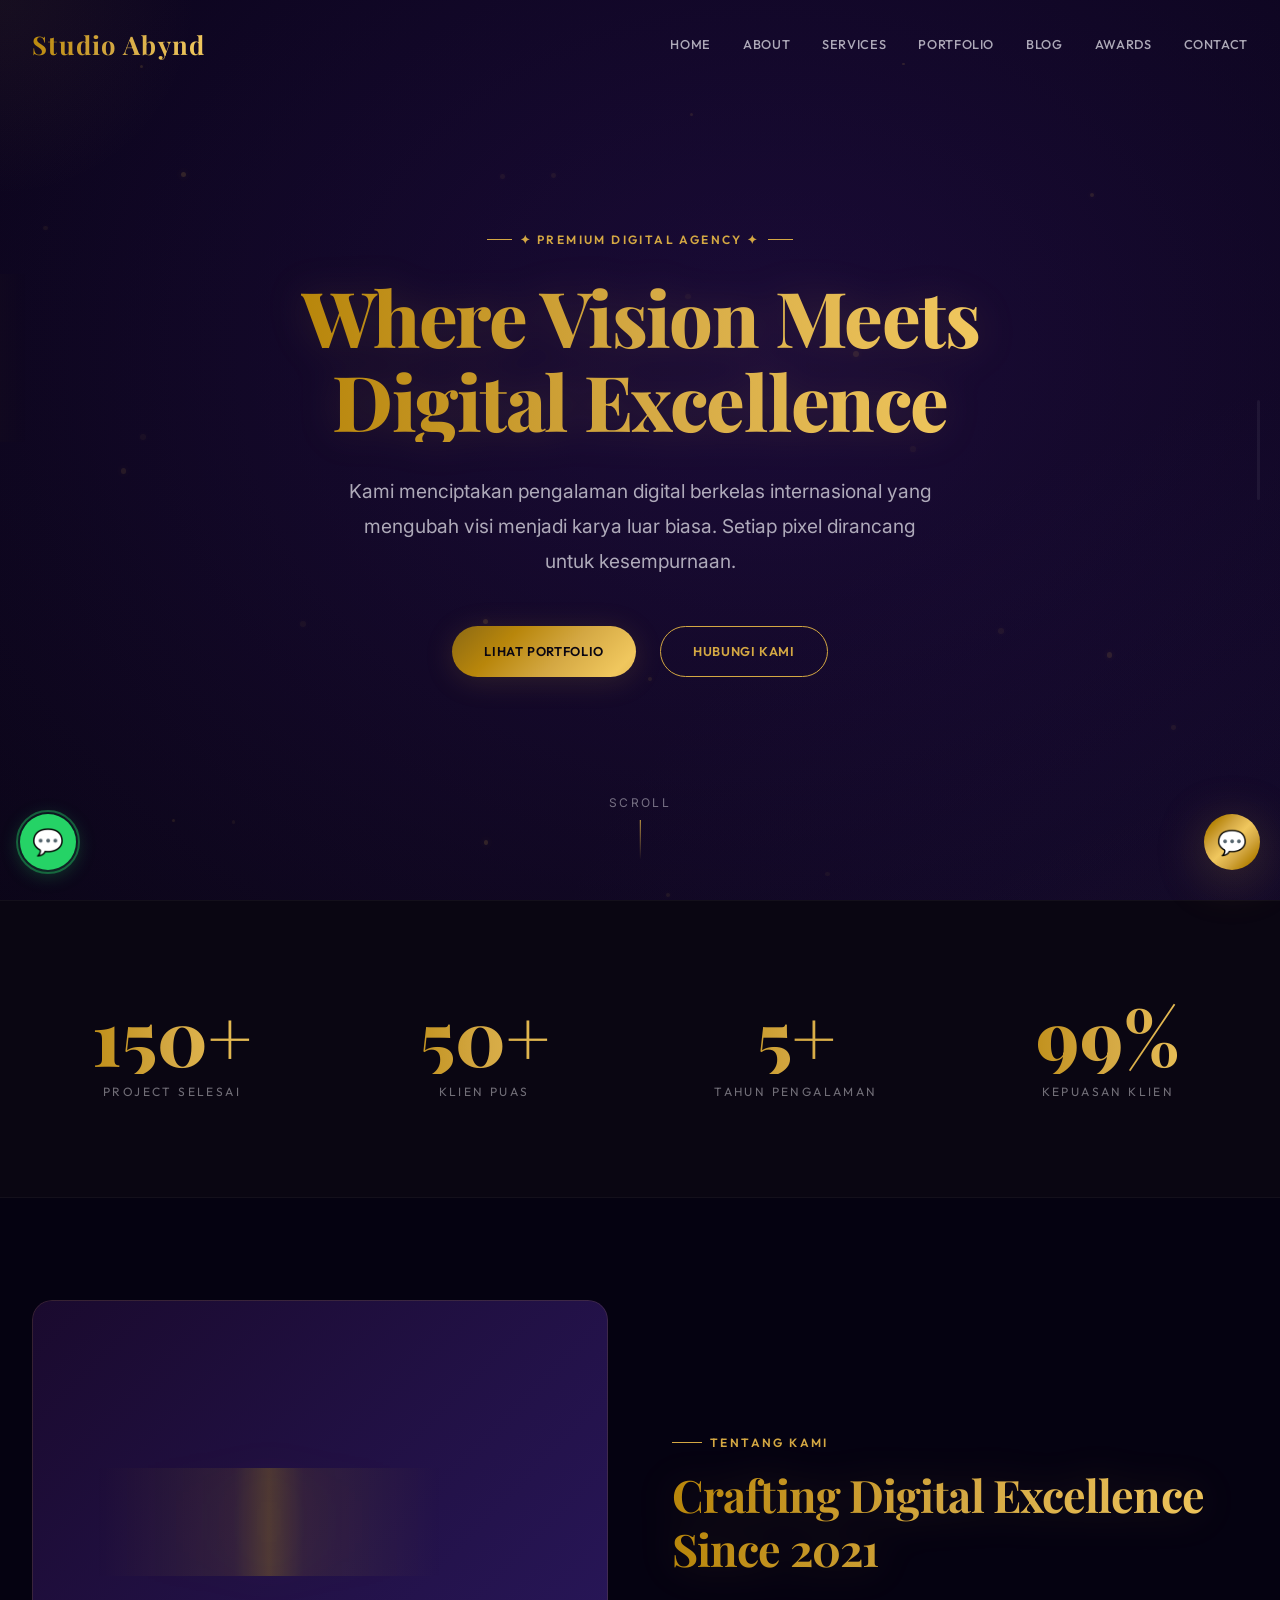
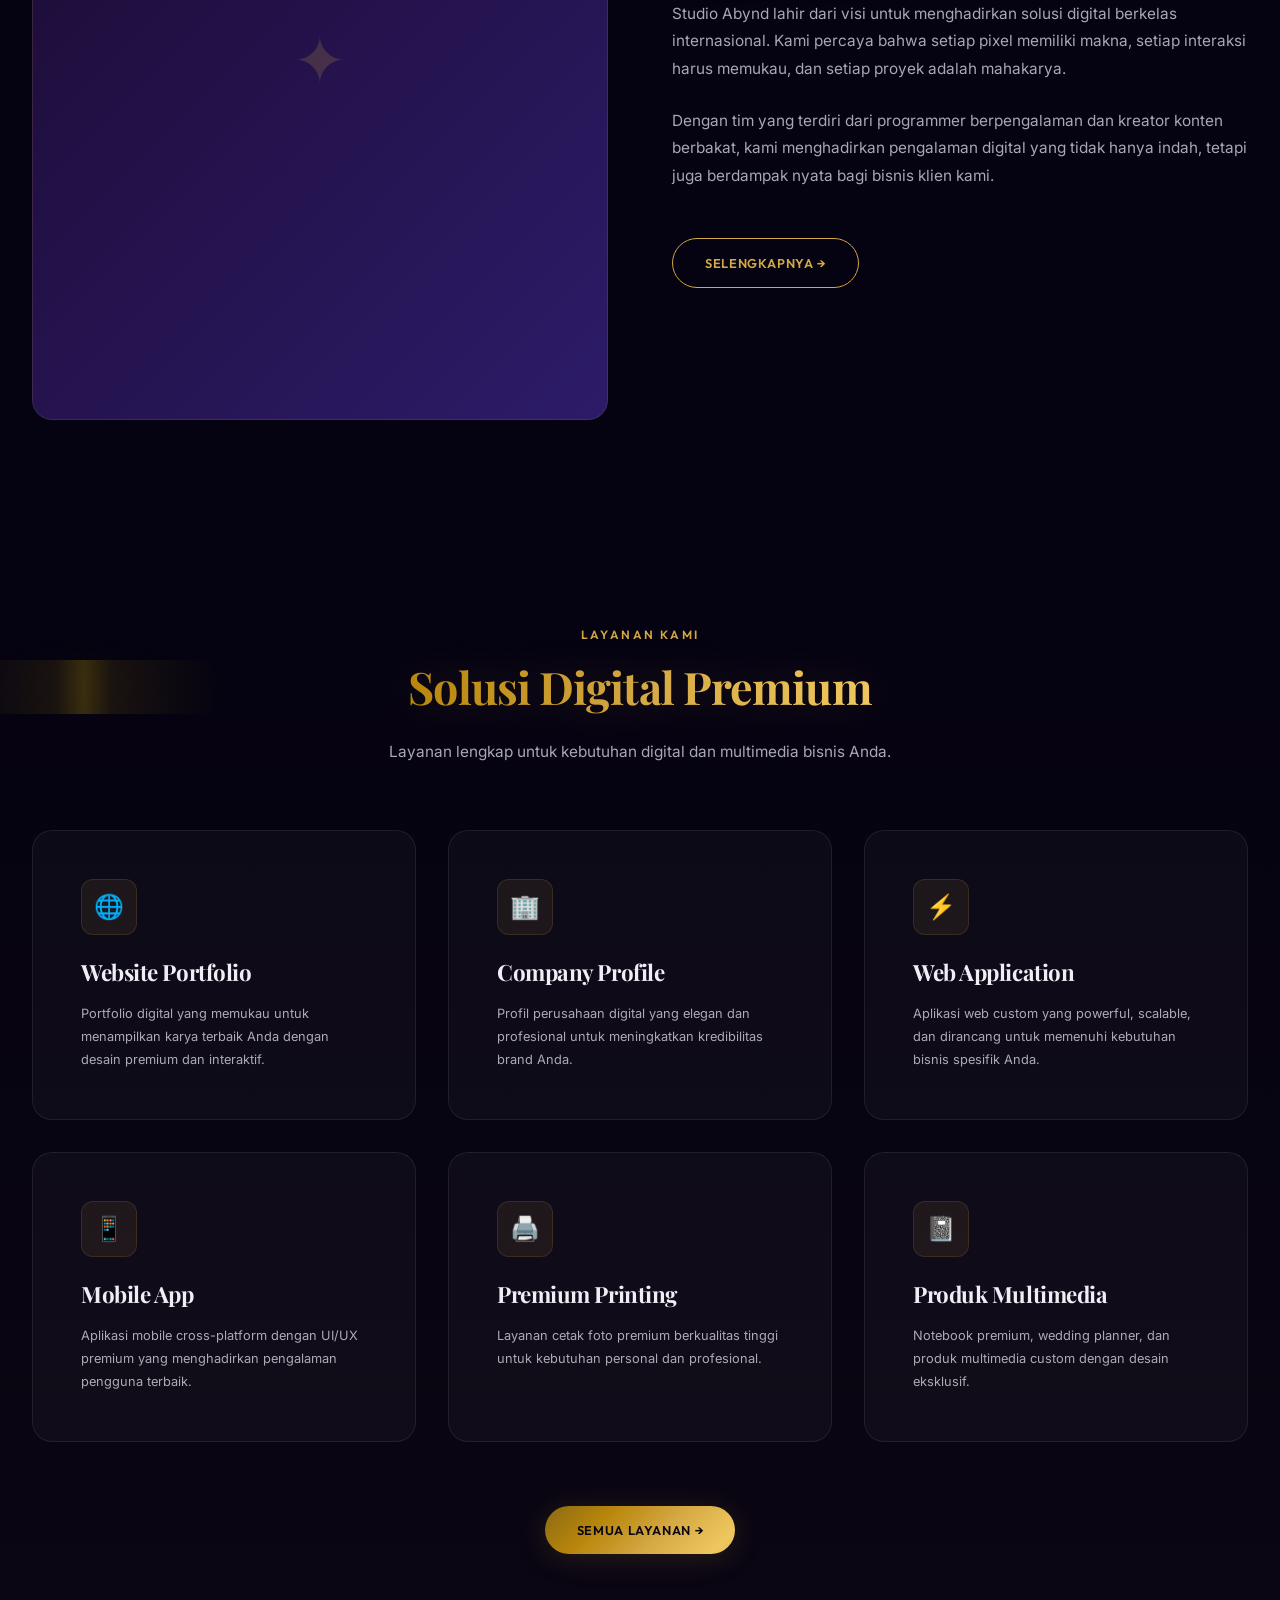
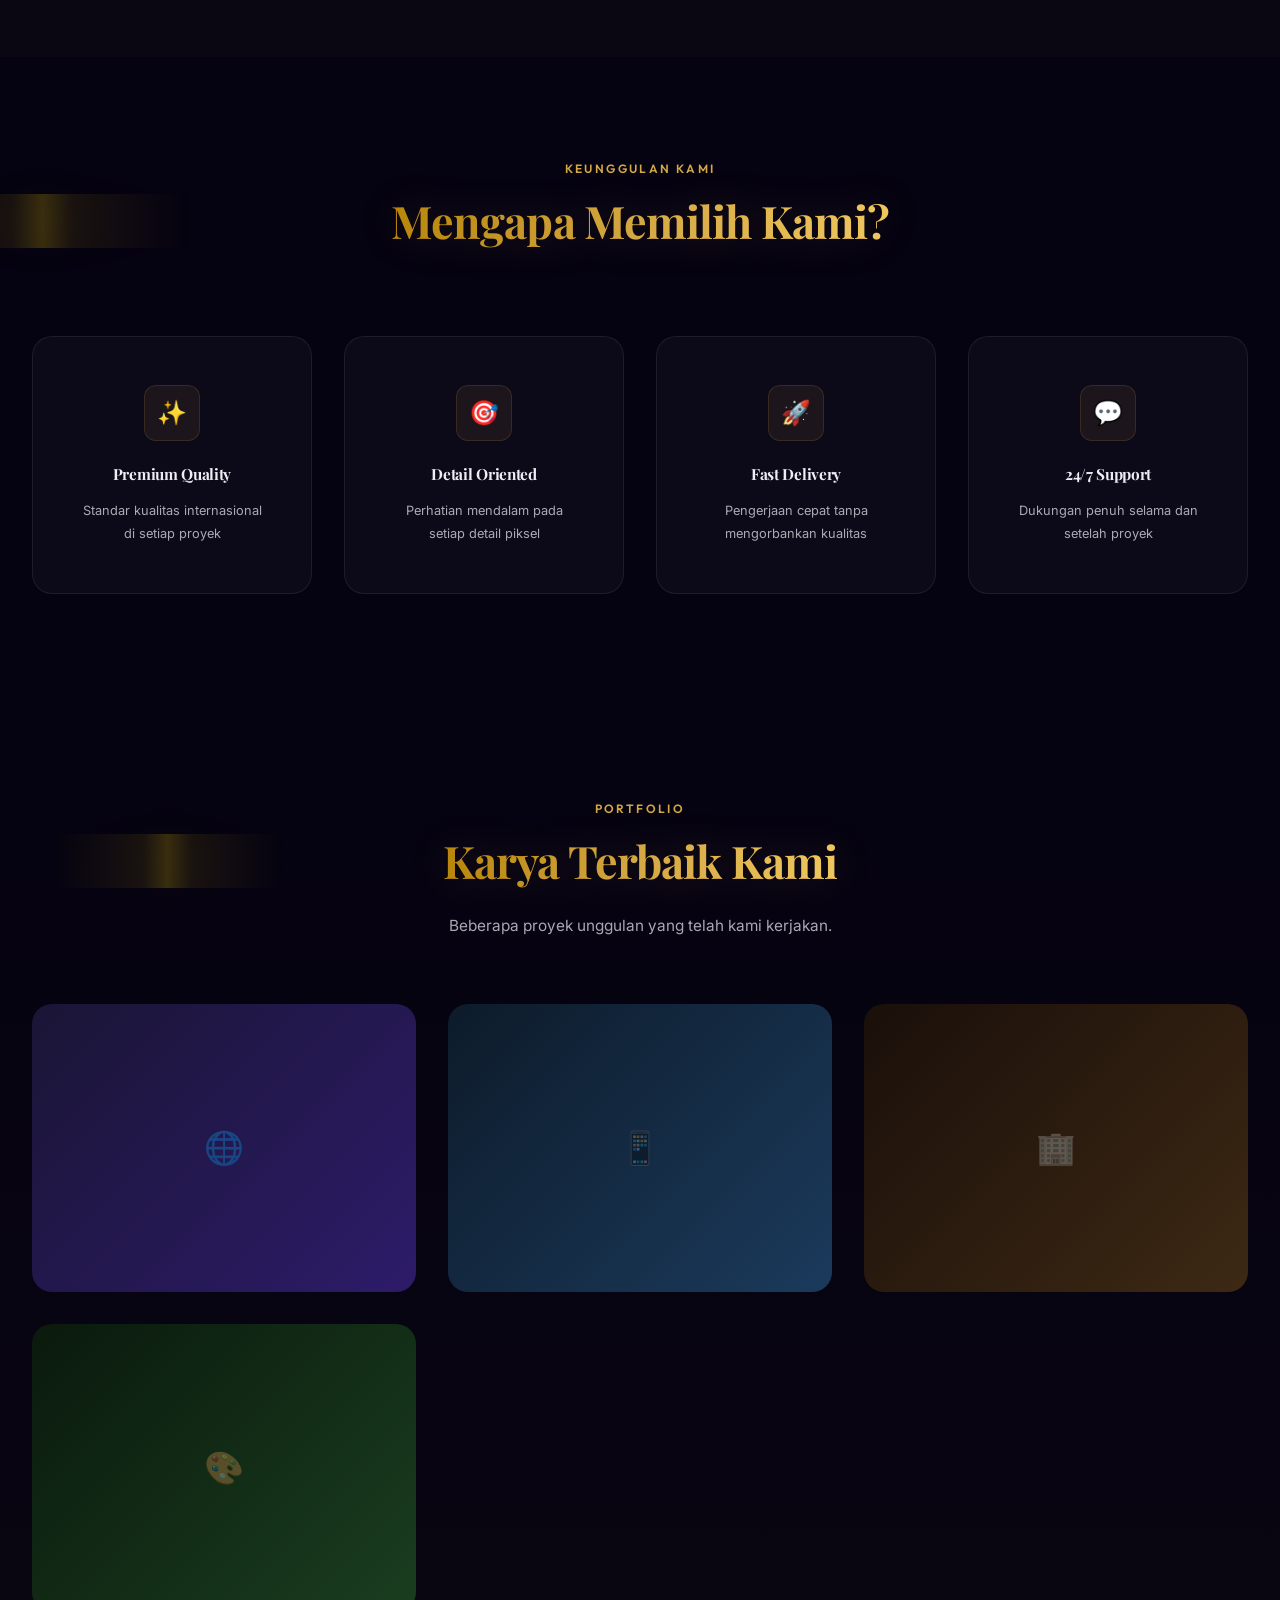
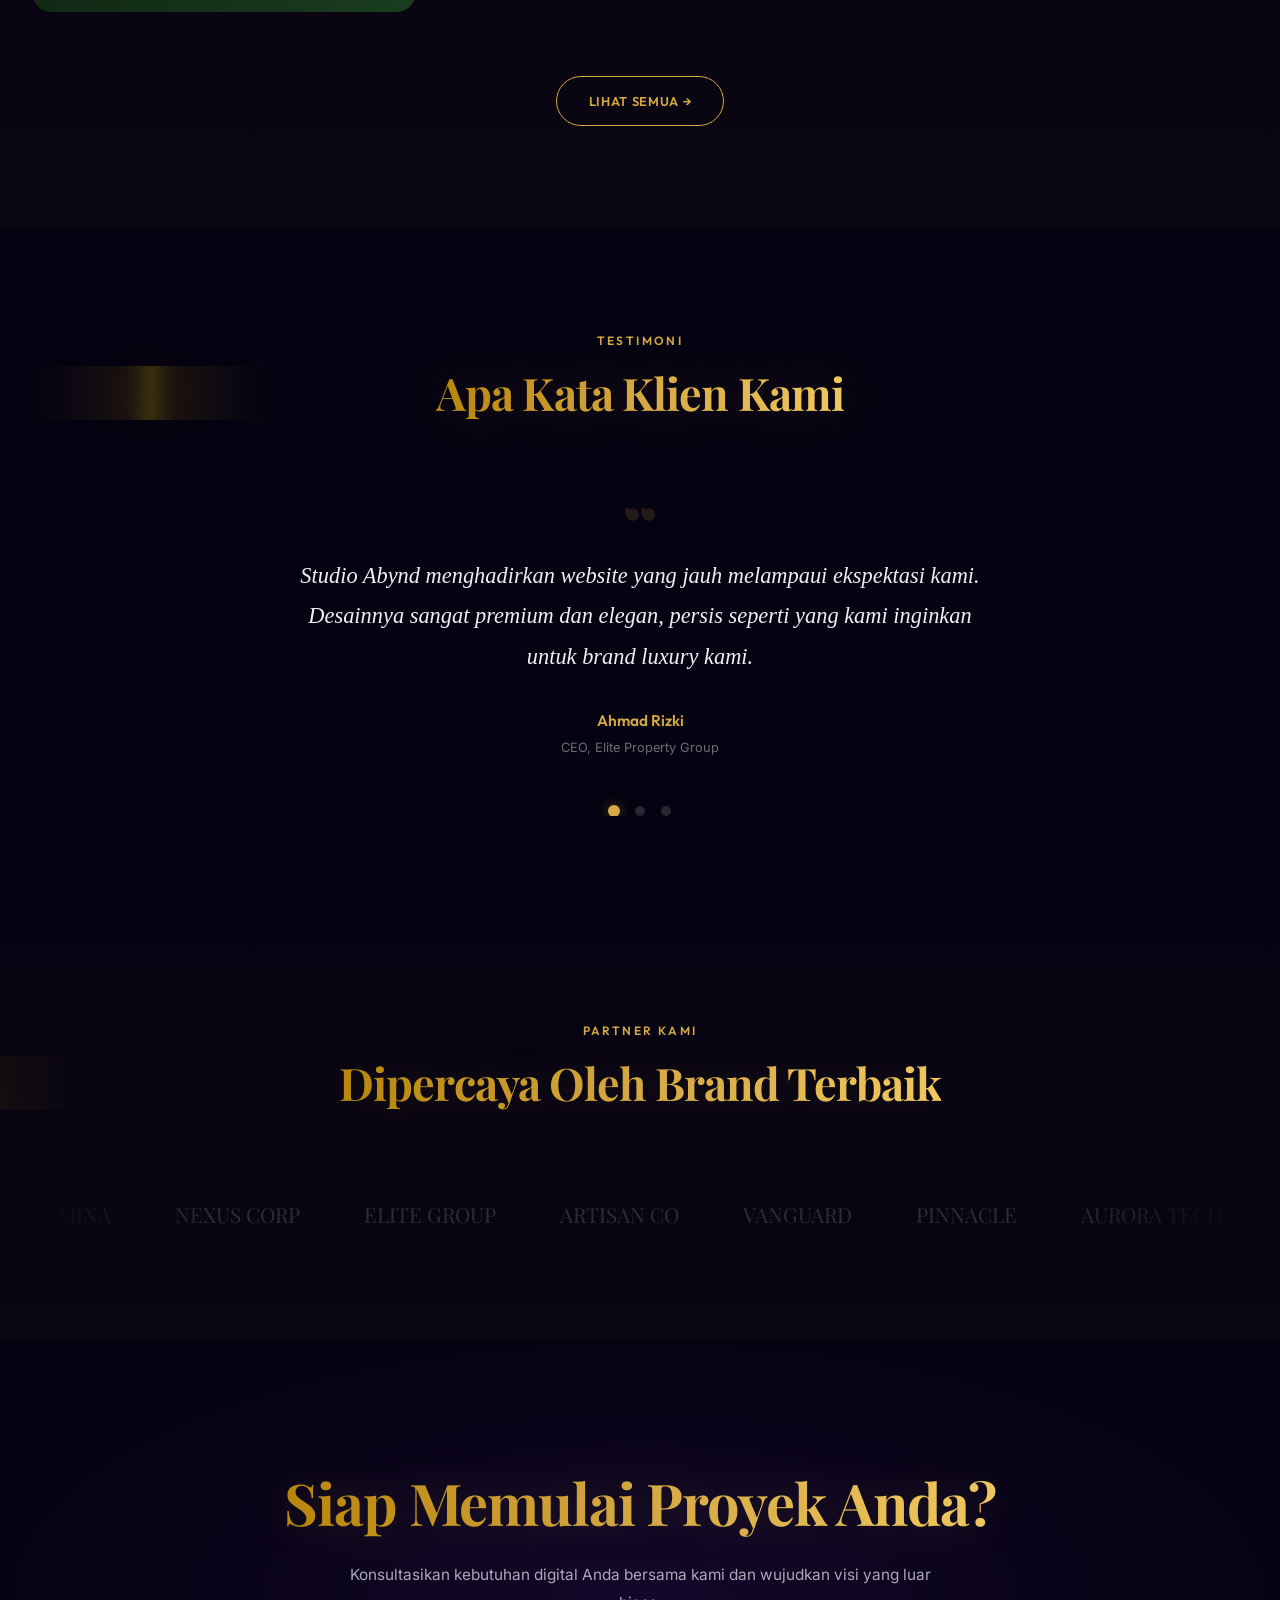
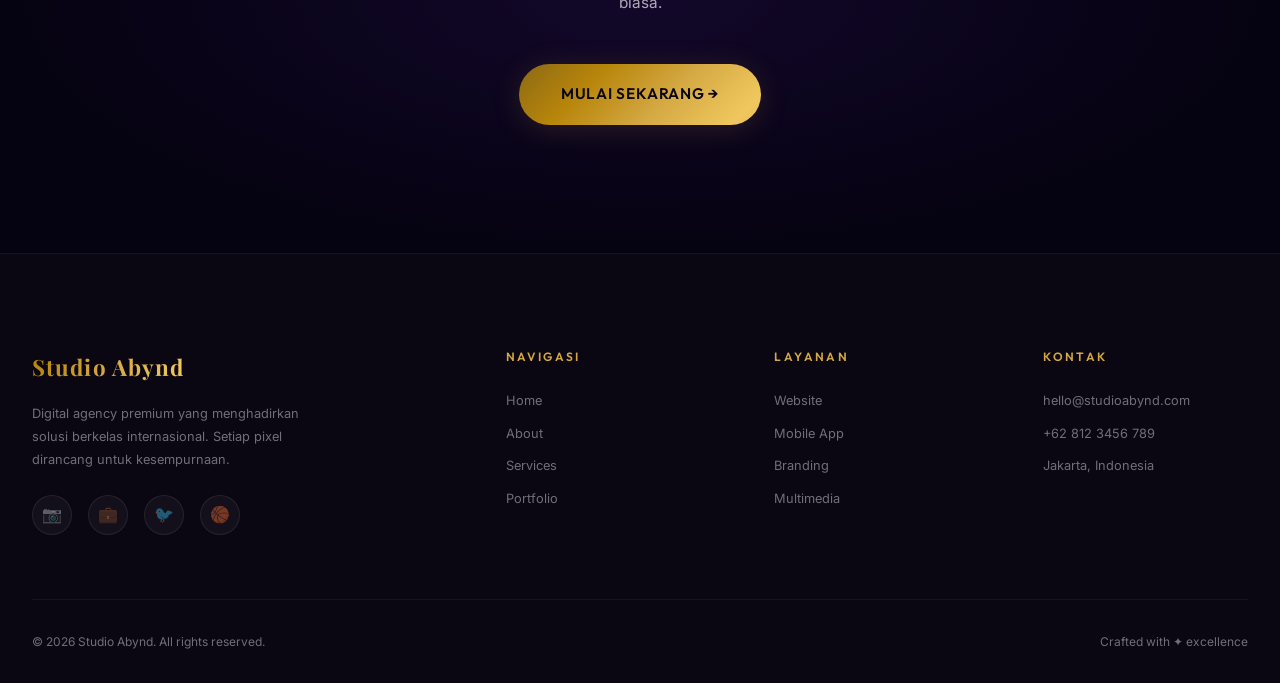
==== commit e916e29f: "update" ====
--- a/index.html
+++ b/index.html
@@ -29,11 +29,16 @@
     (function(){
       var path = window.location.pathname;
       var base = '/';
-      // Detect if running in a subdirectory (e.g. XAMPP)
-      var match = path.match(/^(\/[^\/]+\/[^\/]+\/)/);
-      if (match && !path.match(/^\/[^\/]+\/index\.html/)) {
-        base = match[1];
+      
+      // Robust detection for GitHub Pages and subdirectories
+      if (window.location.hostname.includes('github.io')) {
+        var repo = path.split('/')[1];
+        if (repo) base = '/' + repo + '/';
+      } else if (path.includes('abynsstudio-company-profile')) {
+        var match = path.match(/.*abynsstudio-company-profile\//);
+        if (match) base = match[0];
       }
+      
       document.write('<base href="' + base + '">');
       window.__BASE = base;
     })();
@@ -75,15 +80,15 @@
   <header>
     <nav id="navbar" aria-label="Main navigation">
       <div class="nav-inner">
-        <a href="/" class="nav-logo nav-internal" aria-label="Studio Abynd Home">Studio Abynd</a>
+        <a href="./" class="nav-logo nav-internal" aria-label="Studio Abynd Home">Studio Abynd</a>
         <div class="nav-links" id="nav-links">
-          <a href="/" class="nav-link nav-internal">Home</a>
-          <a href="/about" class="nav-link nav-internal">About</a>
-          <a href="/services" class="nav-link nav-internal">Services</a>
-          <a href="/portfolio" class="nav-link nav-internal">Portfolio</a>
-          <a href="/blog" class="nav-link nav-internal">Blog</a>
-          <a href="/awards" class="nav-link nav-internal">Awards</a>
-          <a href="/contact" class="nav-link nav-internal">Contact</a>
+          <a href="./" class="nav-link nav-internal">Home</a>
+          <a href="about" class="nav-link nav-internal">About</a>
+          <a href="services" class="nav-link nav-internal">Services</a>
+          <a href="portfolio" class="nav-link nav-internal">Portfolio</a>
+          <a href="blog" class="nav-link nav-internal">Blog</a>
+          <a href="awards" class="nav-link nav-internal">Awards</a>
+          <a href="contact" class="nav-link nav-internal">Contact</a>
         </div>
         <button class="nav-toggle" aria-label="Toggle menu" aria-expanded="false">
           <span></span>
@@ -105,7 +110,7 @@
     <div class="container">
       <div class="footer-grid">
         <div class="footer-brand">
-          <a href="/" class="nav-logo nav-internal" style="font-size:1.4rem;">Studio Abynd</a>
+          <a href="./" class="nav-logo nav-internal" style="font-size:1.4rem;">Studio Abynd</a>
           <p>Digital agency premium yang menghadirkan solusi berkelas internasional. Setiap pixel dirancang untuk kesempurnaan.</p>
           <div class="footer-socials">
             <a href="#" class="footer-social-link" aria-label="Instagram" title="Instagram">📷</a>
@@ -117,19 +122,19 @@
         <div>
           <h4 class="footer-title">Navigasi</h4>
           <ul class="footer-links">
-            <li><a href="/" class="nav-internal">Home</a></li>
-            <li><a href="/about" class="nav-internal">About</a></li>
-            <li><a href="/services" class="nav-internal">Services</a></li>
-            <li><a href="/portfolio" class="nav-internal">Portfolio</a></li>
+            <li><a href="./" class="nav-internal">Home</a></li>
+            <li><a href="about" class="nav-internal">About</a></li>
+            <li><a href="services" class="nav-internal">Services</a></li>
+            <li><a href="portfolio" class="nav-internal">Portfolio</a></li>
           </ul>
         </div>
         <div>
           <h4 class="footer-title">Layanan</h4>
           <ul class="footer-links">
-            <li><a href="/services" class="nav-internal">Website</a></li>
-            <li><a href="/services" class="nav-internal">Mobile App</a></li>
-            <li><a href="/services" class="nav-internal">Branding</a></li>
-            <li><a href="/services" class="nav-internal">Multimedia</a></li>
+            <li><a href="services" class="nav-internal">Website</a></li>
+            <li><a href="services" class="nav-internal">Mobile App</a></li>
+            <li><a href="services" class="nav-internal">Branding</a></li>
+            <li><a href="services" class="nav-internal">Multimedia</a></li>
           </ul>
         </div>
         <div>
@@ -137,7 +142,7 @@
           <ul class="footer-links">
             <li><a href="mailto:hello@studioabynd.com">hello@studioabynd.com</a></li>
             <li><a href="tel:+6281234567890">+62 812 3456 789</a></li>
-            <li><a href="/contact" class="nav-internal">Jakarta, Indonesia</a></li>
+            <li><a href="contact" class="nav-internal">Jakarta, Indonesia</a></li>
           </ul>
         </div>
       </div>
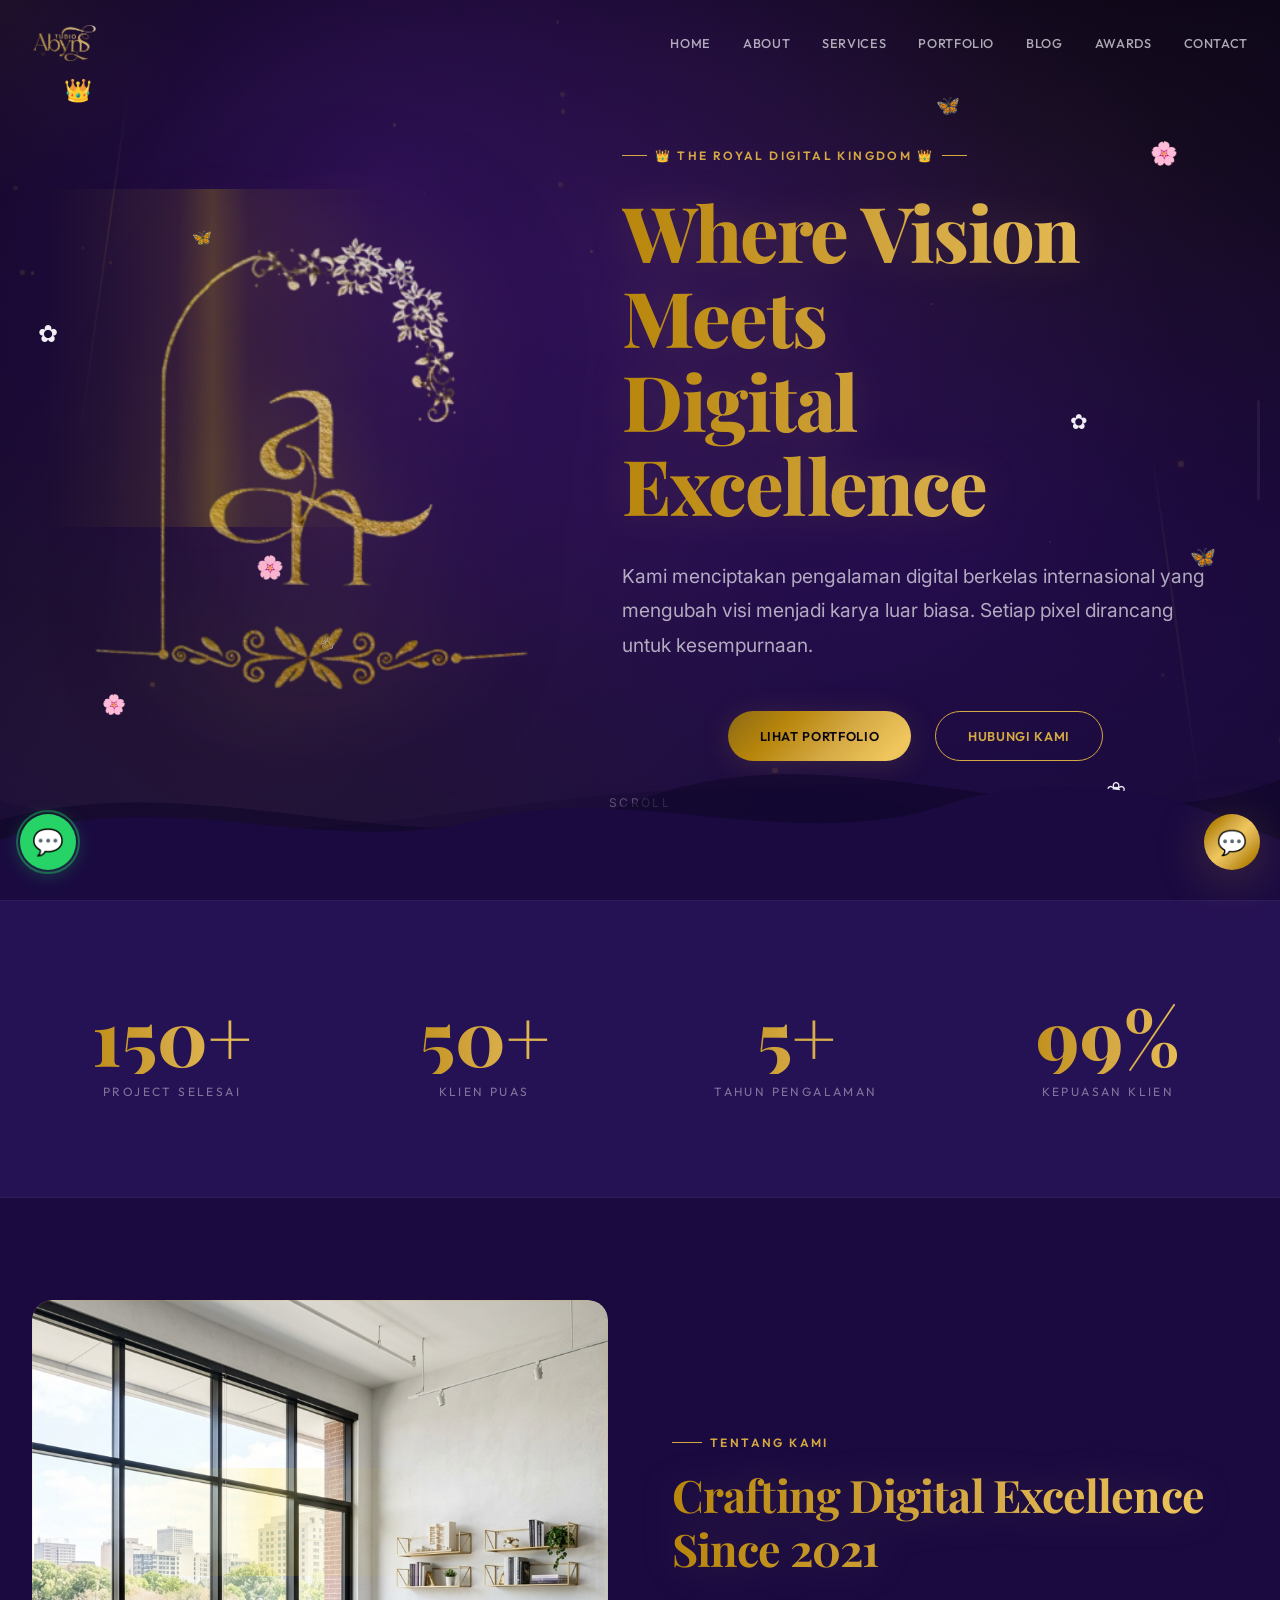
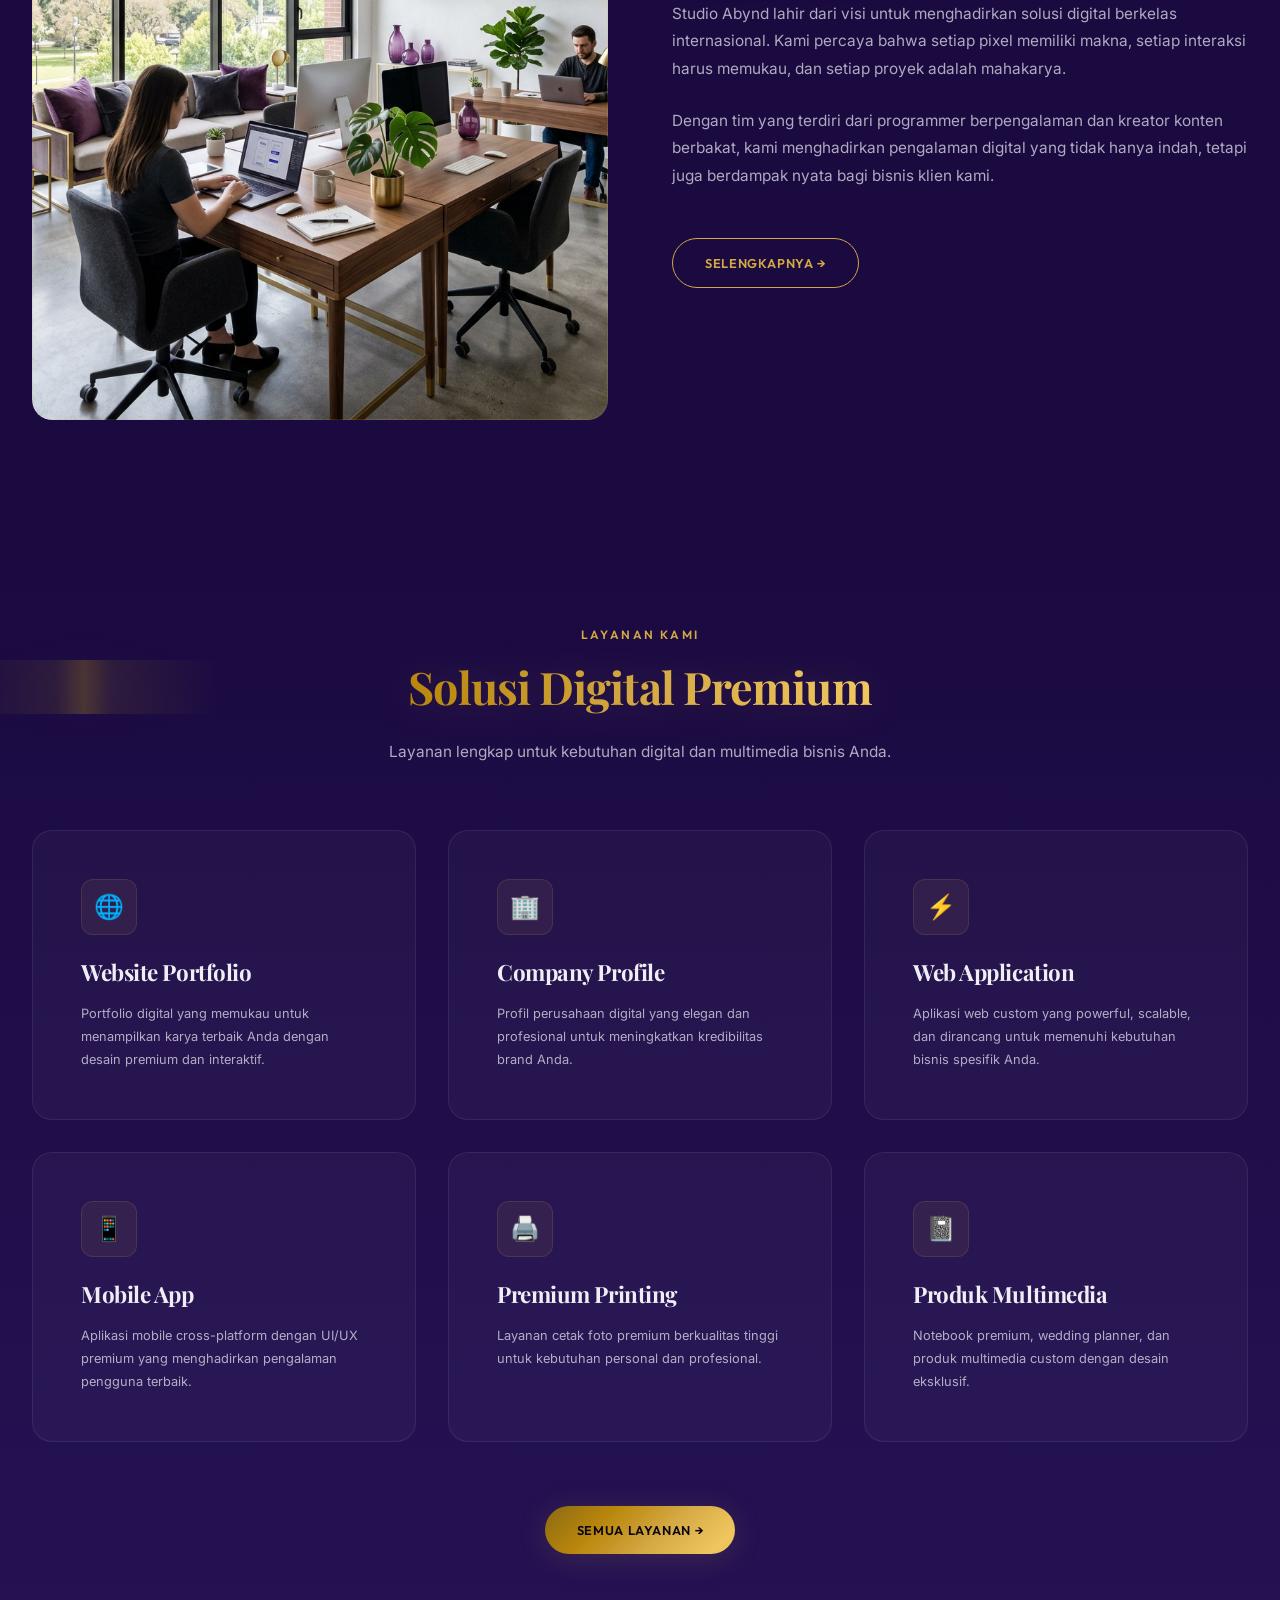
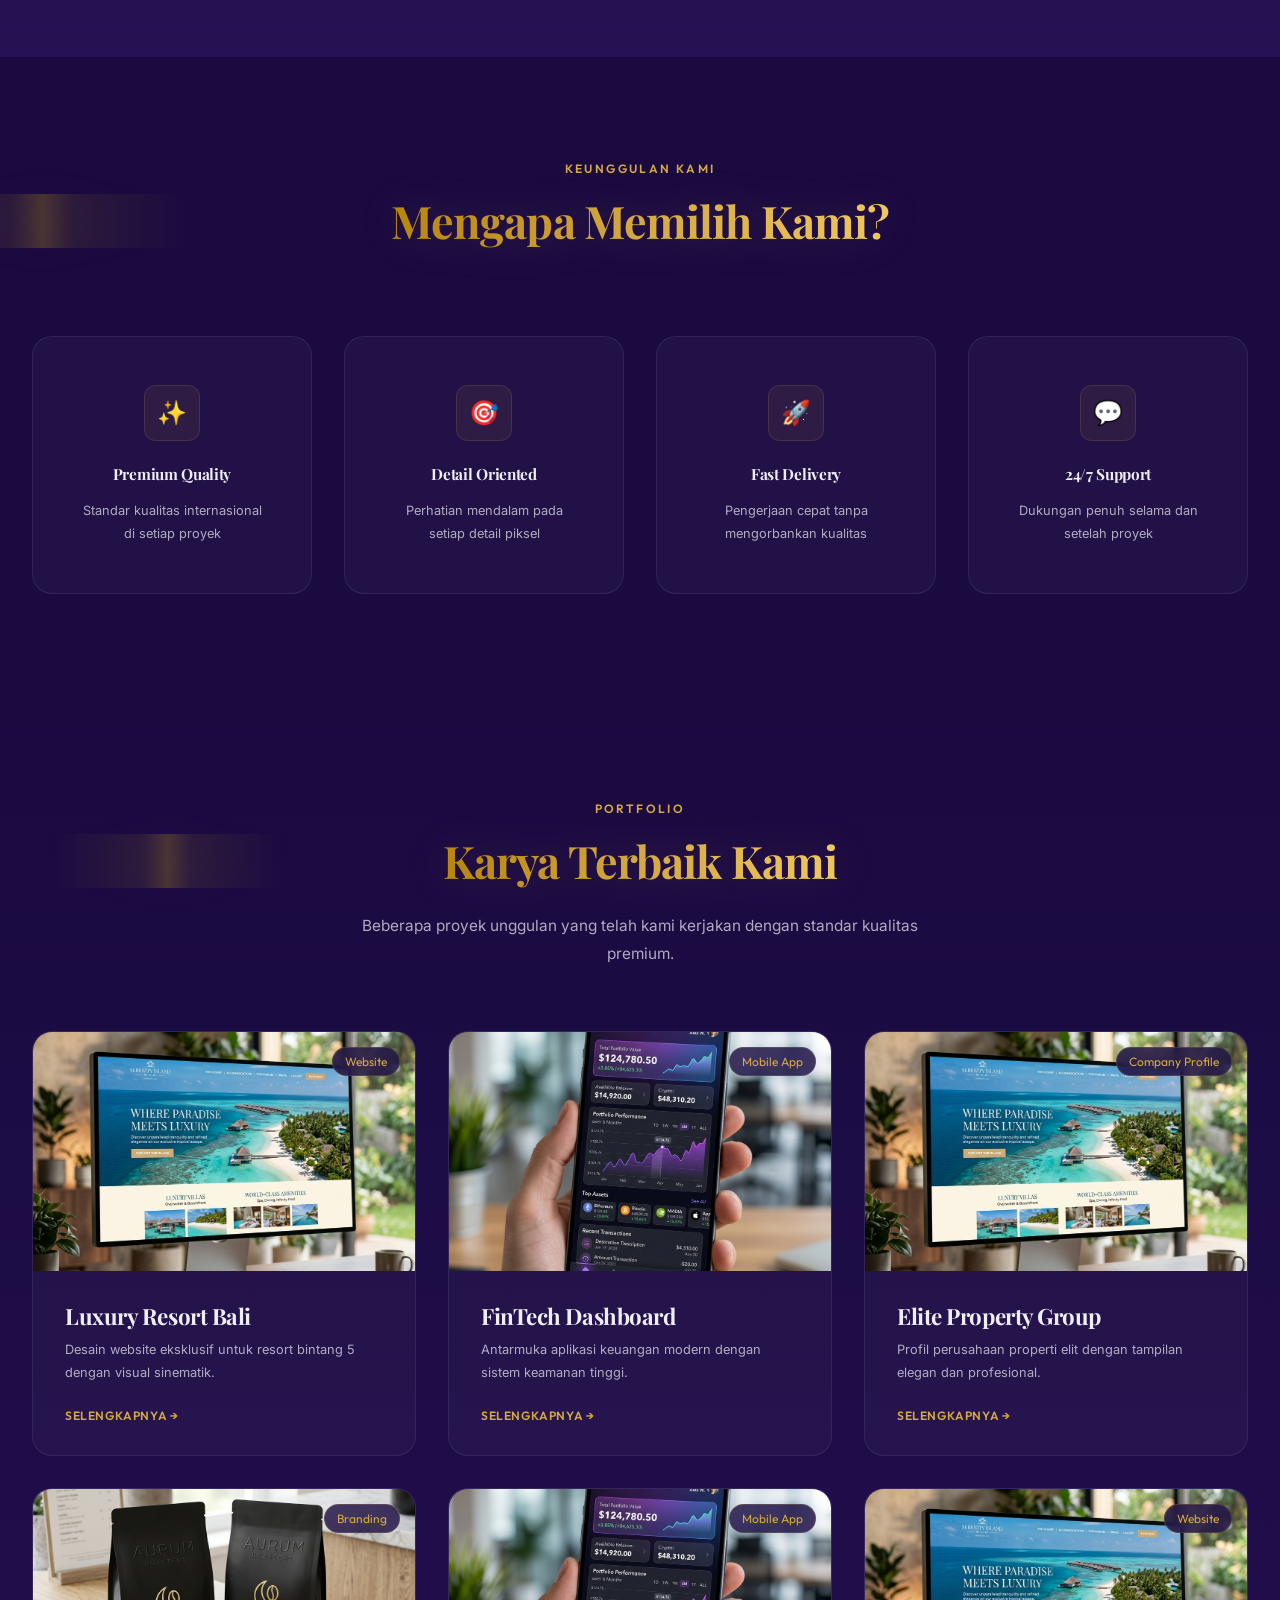
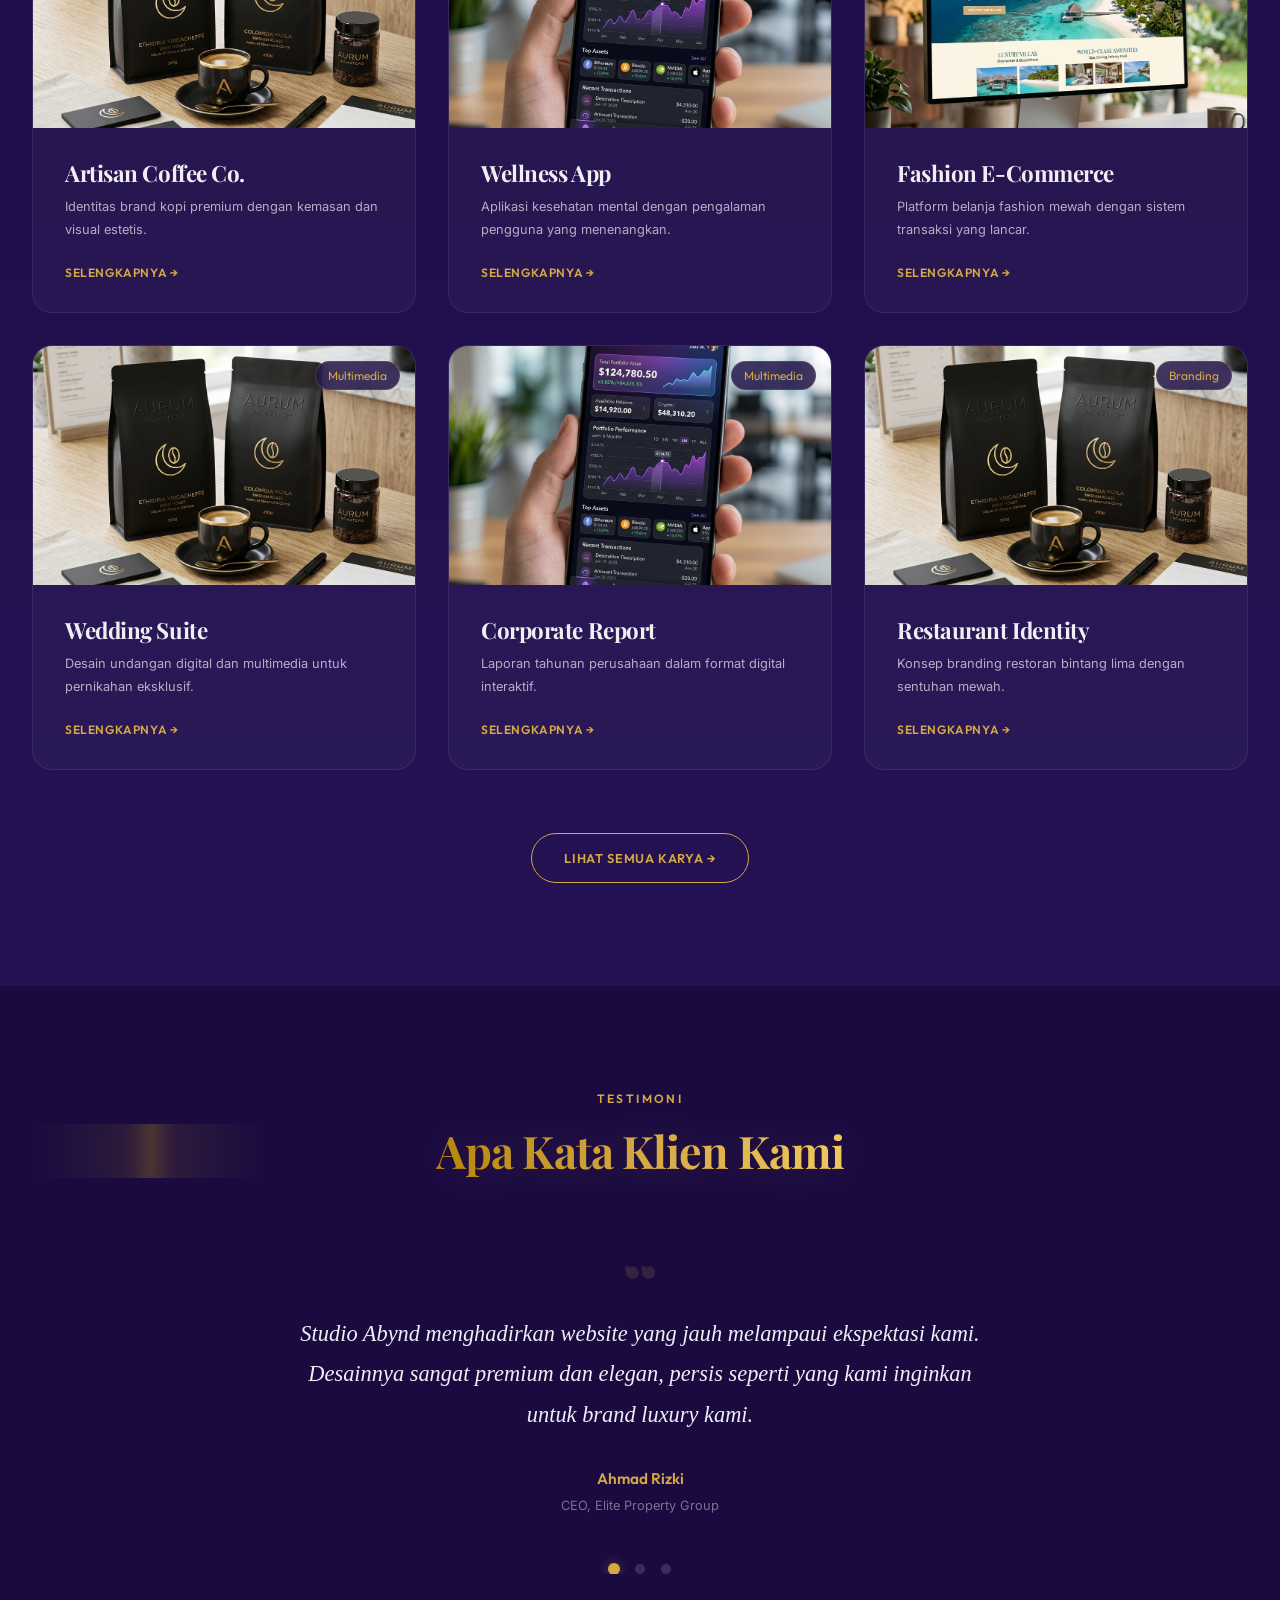
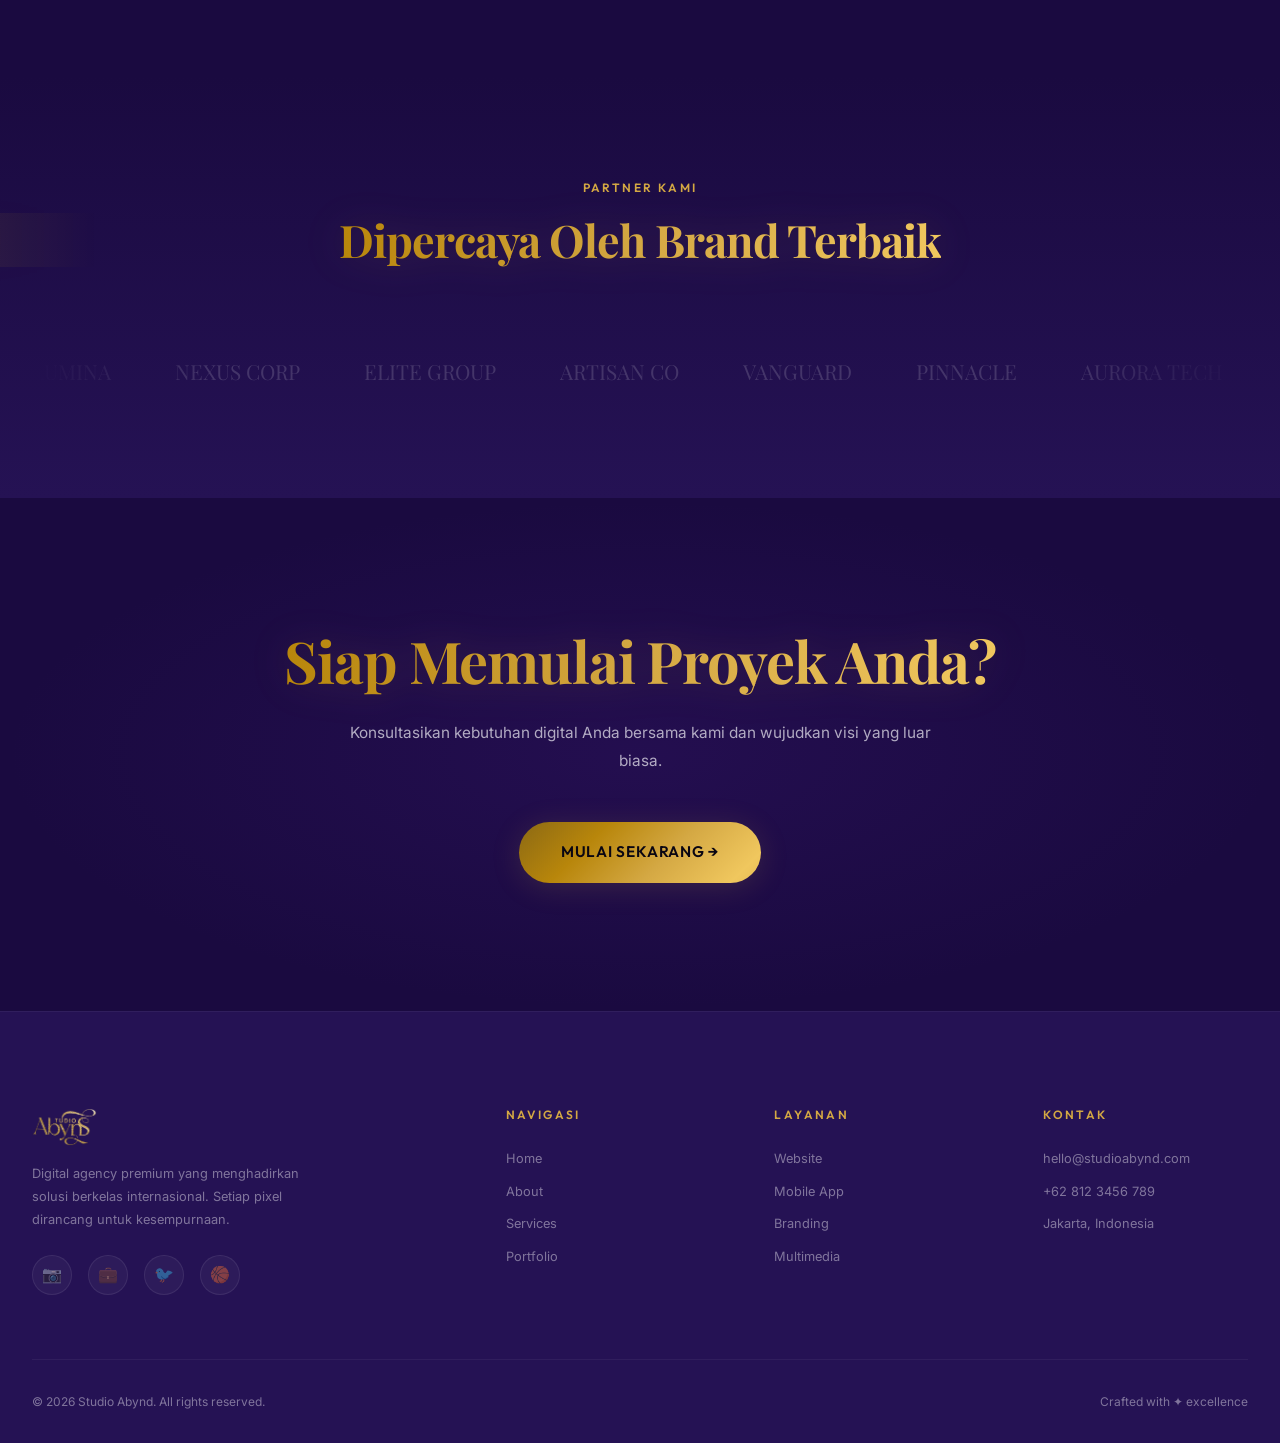
==== commit ee23915f: "update" ====
--- a/index.html
+++ b/index.html
@@ -60,11 +60,21 @@
 
   <!-- ========== LOADER ========== -->
   <div id="loader" role="status" aria-label="Loading">
-    <div class="loader-logo">Studio Abynd</div>
+    <!-- Butterflies -->
+    <div class="loader-butterflies" aria-hidden="true">
+      <div class="butterfly bf-1">🦋</div>
+      <div class="butterfly bf-2">🦋</div>
+      <div class="butterfly bf-3">🦋</div>
+      <div class="butterfly bf-4">🦋</div>
+      <div class="butterfly bf-5">🦋</div>
+    </div>
+    <div class="loader-logo">
+      <img src="assets/images/logo.png" alt="Studio Abynd" class="loader-logo-img">
+    </div>
     <div class="loader-bar-container">
       <div class="loader-bar"></div>
     </div>
-    <div class="loader-text">Loading Experience</div>
+    <div class="loader-text">Preparing The Kingdom</div>
   </div>
 
   <!-- ========== CURSOR GLOW ========== -->
@@ -80,7 +90,9 @@
   <header>
     <nav id="navbar" aria-label="Main navigation">
       <div class="nav-inner">
-        <a href="./" class="nav-logo nav-internal" aria-label="Studio Abynd Home">Studio Abynd</a>
+        <a href="./" class="nav-logo nav-internal" aria-label="Studio Abynd Home">
+          <img src="assets/images/logo.png" alt="Studio Abynd" class="nav-logo-img">
+        </a>
         <div class="nav-links" id="nav-links">
           <a href="./" class="nav-link nav-internal">Home</a>
           <a href="about" class="nav-link nav-internal">About</a>
@@ -110,7 +122,9 @@
     <div class="container">
       <div class="footer-grid">
         <div class="footer-brand">
-          <a href="./" class="nav-logo nav-internal" style="font-size:1.4rem;">Studio Abynd</a>
+          <a href="./" class="nav-logo nav-internal" style="font-size:1.4rem;">
+            <img src="assets/images/logo.png" alt="Studio Abynd" class="nav-logo-img">
+          </a>
           <p>Digital agency premium yang menghadirkan solusi berkelas internasional. Setiap pixel dirancang untuk kesempurnaan.</p>
           <div class="footer-socials">
             <a href="#" class="footer-social-link" aria-label="Instagram" title="Instagram">📷</a>
@@ -183,6 +197,17 @@
 
   <!-- ========== SCROLL TO TOP ========== -->
   <button id="scroll-top" aria-label="Scroll to top" title="Kembali ke atas">↑</button>
+
+  <!-- Project Modal -->
+  <div id="project-modal" class="project-modal">
+    <div class="modal-overlay" onclick="window.hideProjectModal()"></div>
+    <div class="modal-container">
+      <div class="modal-close" onclick="window.hideProjectModal()">✕</div>
+      <div id="modal-content" class="modal-content-wrap">
+        <!-- Content injected via JS -->
+      </div>
+    </div>
+  </div>
 
   <!-- ========== SCRIPTS ========== -->
   <script src="assets/js/effects.js" defer></script>
--- a/assets/css/main.css
+++ b/assets/css/main.css
@@ -8,17 +8,17 @@
 
 /* ---------- CSS Custom Properties ---------- */
 :root {
-  /* Colors — Deep Purple Palette */
-  --clr-bg-darkest: #050211;
-  --clr-bg-dark: #0a0612;
-  --clr-bg-base: #0d0b1a;
-  --clr-bg-card: #110e20;
-  --clr-bg-elevated: #1a1530;
-  --clr-purple-deep: #1a0a2e;
-  --clr-purple-mid: #2d1b69;
-  --clr-purple-bright: #4a1f8e;
-  --clr-purple-glow: #6b3fa0;
-  --clr-purple-light: #9b6dcd;
+  /* Colors — Deep Purple Palette (Lightened & More Vibrant) */
+  --clr-bg-darkest: #1a0a40;
+  --clr-bg-dark: #251254;
+  --clr-bg-base: #2e1864;
+  --clr-bg-card: #382075;
+  --clr-bg-elevated: #462c88;
+  --clr-purple-deep: #5a35a0;
+  --clr-purple-mid: #7e50c4;
+  --clr-purple-bright: #9d72df;
+  --clr-purple-glow: #b991f0;
+  --clr-purple-light: #d5bcff;
 
   /* Colors — Gold Metallic Palette */
   --clr-gold-dark: #8b6914;
@@ -42,11 +42,11 @@
   /* Gold Gradient */
   --gradient-gold: linear-gradient(135deg, #8b6914, #b8860b, #d4a843, #f0c75e, #d4a843, #b8860b, #8b6914);
   --gradient-gold-text: linear-gradient(90deg, #b8860b, #d4a843, #f0c75e, #ffe08a, #f0c75e, #d4a843, #b8860b);
-  --gradient-purple: linear-gradient(135deg, #1a0a2e, #2d1b69, #4a1f8e);
-  --gradient-hero: radial-gradient(ellipse at 30% 20%, rgba(74, 31, 142, 0.3) 0%, transparent 50%),
-                   radial-gradient(ellipse at 70% 60%, rgba(45, 27, 105, 0.25) 0%, transparent 50%),
-                   radial-gradient(ellipse at 50% 100%, rgba(139, 105, 20, 0.1) 0%, transparent 40%),
-                   linear-gradient(180deg, #050211, #0a0612);
+  --gradient-purple: linear-gradient(135deg, var(--clr-purple-deep), var(--clr-purple-mid), var(--clr-purple-bright));
+  --gradient-hero: radial-gradient(ellipse at 30% 20%, rgba(112, 66, 193, 0.35) 0%, transparent 60%),
+                   radial-gradient(ellipse at 70% 60%, rgba(76, 38, 146, 0.3) 0%, transparent 50%),
+                   radial-gradient(ellipse at 50% 100%, rgba(212, 168, 67, 0.15) 0%, transparent 40%),
+                   linear-gradient(180deg, var(--clr-bg-darkest), var(--clr-bg-dark));
 
   /* Typography */
   --font-heading: 'Playfair Display', Georgia, 'Times New Roman', serif;
--- a/assets/css/animations.css
+++ b/assets/css/animations.css
@@ -45,19 +45,74 @@
   100% { background-position: 0% 50%; }
 }
 
-@keyframes heroGradient {
-  0%, 100% {
-    background-position: 0% 0%;
-  }
-  25% {
-    background-position: 50% 100%;
-  }
-  50% {
-    background-position: 100% 50%;
-  }
-  75% {
-    background-position: 50% 0%;
-  }
+@keyframes heroFloralGradient {
+  0%, 100% { background-position: 0% 0%, 0% 0%, 0% 0%, 0% 50%; }
+  25% { background-position: 0% 0%, 0% 0%, 0% 0%, 50% 100%; }
+  50% { background-position: 0% 0%, 0% 0%, 0% 0%, 100% 50%; }
+  75% { background-position: 0% 0%, 0% 0%, 0% 0%, 50% 0%; }
+}
+
+@keyframes deepOceanShift {
+  0%, 100% { background-position: 0% 0%, 0% 0%, 0% 0%, 0% 0%, 0% 0%, 0% 0%; }
+  33% { background-position: 0% 0%, 0% 0%, 0% 0%, 0% 0%, 0% 0%, 0% 50%; }
+  66% { background-position: 0% 0%, 0% 0%, 0% 0%, 0% 0%, 0% 0%, 0% 100%; }
+}
+
+/* ---------- Banner Float & Glow ---------- */
+@keyframes bannerFloat {
+  0%, 100% { transform: translateY(0) rotateX(0deg) rotateY(0deg); }
+  25% { transform: translateY(-15px) rotateX(2deg) rotateY(-3deg); }
+  50% { transform: translateY(-8px) rotateX(-1deg) rotateY(2deg); }
+  75% { transform: translateY(-20px) rotateX(1deg) rotateY(-1deg); }
+}
+
+@keyframes bannerFadeIn {
+  from { opacity: 0; transform: translate(-50%, -45%) scale(0.85); }
+  to   { opacity: 1; transform: translate(-50%, -50%) scale(1); }
+}
+
+@keyframes bannerGlow {
+  0%   { filter: drop-shadow(0 0 30px rgba(212, 168, 67, 0.2)) drop-shadow(0 0 60px rgba(112, 66, 193, 0.1)); }
+  100% { filter: drop-shadow(0 0 50px rgba(212, 168, 67, 0.35)) drop-shadow(0 0 100px rgba(112, 66, 193, 0.2)); }
+}
+
+/* ---------- Petal Drift Animations ---------- */
+@keyframes petalDrift1 {
+  0%   { transform: translate(0, 0) rotate(0deg) scale(1); opacity: 0.1; }
+  20%  { transform: translate(30px, -60px) rotate(45deg) scale(1.2); opacity: 0.25; }
+  40%  { transform: translate(-20px, -130px) rotate(120deg) scale(0.9); opacity: 0.15; }
+  60%  { transform: translate(50px, -200px) rotate(200deg) scale(1.1); opacity: 0.3; }
+  80%  { transform: translate(-10px, -280px) rotate(300deg) scale(0.85); opacity: 0.12; }
+  100% { transform: translate(0, -350px) rotate(360deg) scale(1); opacity: 0; }
+}
+
+@keyframes petalDrift2 {
+  0%   { transform: translate(0, 0) rotate(0deg) scale(1); opacity: 0.08; }
+  25%  { transform: translate(-40px, -80px) rotate(-60deg) scale(1.3); opacity: 0.2; }
+  50%  { transform: translate(25px, -170px) rotate(-150deg) scale(0.8); opacity: 0.28; }
+  75%  { transform: translate(-30px, -260px) rotate(-270deg) scale(1.15); opacity: 0.1; }
+  100% { transform: translate(10px, -380px) rotate(-360deg) scale(1); opacity: 0; }
+}
+
+@keyframes petalDrift3 {
+  0%   { transform: translate(0, 0) rotate(0deg) scale(1); opacity: 0.12; }
+  33%  { transform: translate(45px, -100px) rotate(80deg) scale(1.2); opacity: 0.22; }
+  66%  { transform: translate(-35px, -220px) rotate(200deg) scale(0.9); opacity: 0.18; }
+  100% { transform: translate(20px, -360px) rotate(360deg) scale(1); opacity: 0; }
+}
+
+/* ---------- Vine Grow ---------- */
+@keyframes vineGrow {
+  0%   { height: 0; opacity: 0; }
+  50%  { opacity: 1; }
+  100% { height: 40vh; opacity: 0.6; }
+}
+
+/* ---------- Wave Flow ---------- */
+@keyframes waveFlow {
+  0%   { transform: translateX(0) scaleY(1); }
+  50%  { transform: translateX(-25px) scaleY(1.15); }
+  100% { transform: translateX(0) scaleY(1); }
 }
 
 /* ---------- Fade Animations ---------- */
@@ -215,6 +270,32 @@
 @keyframes loaderFadeOut {
   0% { opacity: 1; visibility: visible; }
   100% { opacity: 0; visibility: hidden; }
+}
+
+/* ---------- Butterfly Flight ---------- */
+@keyframes bfFly1 {
+  0%   { transform: translate(0, 0) rotate(0deg) scaleX(1); }
+  15%  { transform: translate(60px, -40px) rotate(15deg) scaleX(-1); }
+  30%  { transform: translate(120px, -20px) rotate(-10deg) scaleX(1); }
+  45%  { transform: translate(80px, -80px) rotate(20deg) scaleX(-1); }
+  60%  { transform: translate(30px, -60px) rotate(-5deg) scaleX(1); }
+  75%  { transform: translate(-20px, -30px) rotate(10deg) scaleX(-1); }
+  100% { transform: translate(0, 0) rotate(0deg) scaleX(1); }
+}
+@keyframes bfFly2 {
+  0%   { transform: translate(0, 0) rotate(0deg) scaleX(1); }
+  20%  { transform: translate(-50px, -50px) rotate(-20deg) scaleX(-1); }
+  40%  { transform: translate(-100px, 10px) rotate(15deg) scaleX(1); }
+  60%  { transform: translate(-40px, -70px) rotate(-10deg) scaleX(-1); }
+  80%  { transform: translate(20px, -30px) rotate(5deg) scaleX(1); }
+  100% { transform: translate(0, 0) rotate(0deg) scaleX(1); }
+}
+@keyframes bfFly3 {
+  0%   { transform: translate(0, 0) rotate(0deg) scaleX(-1); }
+  25%  { transform: translate(70px, -60px) rotate(25deg) scaleX(1); }
+  50%  { transform: translate(-30px, -100px) rotate(-15deg) scaleX(-1); }
+  75%  { transform: translate(40px, -40px) rotate(10deg) scaleX(1); }
+  100% { transform: translate(0, 0) rotate(0deg) scaleX(-1); }
 }
 
 /* ---------- Typing / Cursor ---------- */
--- a/assets/css/components.css
+++ b/assets/css/components.css
@@ -65,7 +65,11 @@
   position: fixed;
   inset: 0;
   z-index: var(--z-loader);
-  background: var(--clr-bg-darkest);
+  background:
+    radial-gradient(ellipse at 50% 40%, rgba(80, 30, 140, 0.4) 0%, transparent 60%),
+    radial-gradient(ellipse at 30% 70%, rgba(60, 20, 100, 0.3) 0%, transparent 50%),
+    radial-gradient(ellipse at 70% 80%, rgba(212, 168, 67, 0.05) 0%, transparent 40%),
+    linear-gradient(180deg, #050211 0%, #0a0525 40%, #100835 70%, #080420 100%);
   display: flex;
   flex-direction: column;
   align-items: center;
@@ -74,17 +78,39 @@
   transition: opacity 0.8s var(--ease-out-expo), visibility 0.8s;
 }
 #loader.hidden { opacity: 0; visibility: hidden; pointer-events: none; }
+
+/* Butterflies */
+.loader-butterflies {
+  position: absolute;
+  inset: 0;
+  pointer-events: none;
+  overflow: hidden;
+}
+.butterfly {
+  position: absolute;
+  font-size: 1.5rem;
+  filter: drop-shadow(0 0 8px rgba(180, 140, 255, 0.4));
+  animation-timing-function: ease-in-out;
+  animation-iteration-count: infinite;
+}
+.bf-1 { top: 25%; left: 20%; animation: bfFly1 6s 0s infinite; font-size: 1.8rem; }
+.bf-2 { top: 40%; right: 25%; animation: bfFly2 8s 0.5s infinite; font-size: 1.2rem; opacity: 0.7; }
+.bf-3 { bottom: 30%; left: 30%; animation: bfFly3 7s 1s infinite; font-size: 1.5rem; opacity: 0.8; }
+.bf-4 { top: 35%; left: 50%; animation: bfFly1 9s 1.5s infinite; font-size: 1rem; opacity: 0.5; }
+.bf-5 { bottom: 40%; right: 15%; animation: bfFly2 7.5s 0.3s infinite; font-size: 1.3rem; opacity: 0.6; }
+
 .loader-logo {
-  font-family: var(--font-heading);
-  font-size: clamp(2rem, 5vw, 3.5rem);
-  font-weight: var(--fw-bold);
-  background: var(--gradient-gold-text);
-  background-size: 300% auto;
-  -webkit-background-clip: text;
-  -webkit-text-fill-color: transparent;
-  background-clip: text;
-  animation: goldShimmer 2s linear infinite, loaderPulse 2s ease-in-out infinite;
-  letter-spacing: var(--ls-wide);
+  display: flex;
+  align-items: center;
+  justify-content: center;
+  position: relative;
+  z-index: 2;
+}
+.loader-logo-img {
+  height: clamp(60px, 12vw, 100px);
+  width: auto;
+  filter: drop-shadow(0 0 30px rgba(212, 168, 67, 0.3)) drop-shadow(0 0 60px rgba(100, 60, 180, 0.2));
+  animation: loaderPulse 2s ease-in-out infinite;
 }
 .loader-bar-container {
   width: 200px;
@@ -92,6 +118,8 @@
   background: rgba(255, 255, 255, 0.08);
   border-radius: var(--radius-full);
   overflow: hidden;
+  position: relative;
+  z-index: 2;
 }
 .loader-bar {
   height: 100%;
@@ -105,6 +133,8 @@
   color: var(--clr-text-muted);
   letter-spacing: var(--ls-widest);
   text-transform: uppercase;
+  position: relative;
+  z-index: 2;
 }
 
 /* ---------- CURSOR GLOW ---------- */
@@ -136,11 +166,11 @@
 }
 #navbar.scrolled {
   padding: var(--space-sm) 0;
-  background: rgba(5, 2, 17, 0.9);
+  background: rgba(26, 10, 64, 0.85);
   backdrop-filter: blur(20px) saturate(180%);
   -webkit-backdrop-filter: blur(20px) saturate(180%);
-  border-bottom: 1px solid rgba(255, 255, 255, 0.05);
-  box-shadow: 0 4px 30px rgba(0, 0, 0, 0.3);
+  border-bottom: 1px solid rgba(255, 255, 255, 0.08);
+  box-shadow: 0 4px 40px rgba(0, 0, 0, 0.4);
 }
 .nav-inner {
   max-width: var(--container-wide);
@@ -151,17 +181,18 @@
   justify-content: space-between;
 }
 .nav-logo {
-  font-family: var(--font-heading);
-  font-size: 1.6rem;
-  font-weight: var(--fw-bold);
-  background: var(--gradient-gold-text);
-  background-size: 300% auto;
-  -webkit-background-clip: text;
-  -webkit-text-fill-color: transparent;
-  background-clip: text;
-  animation: goldShimmer 4s linear infinite;
-  letter-spacing: var(--ls-wide);
+  display: flex;
+  align-items: center;
   text-decoration: none;
+}
+.nav-logo-img {
+  height: 38px;
+  width: auto;
+  display: block;
+  transition: transform var(--transition-base), filter var(--transition-base);
+}
+@media (max-width: 768px) {
+  .nav-logo-img { height: 32px; }
 }
 .nav-logo:hover { filter: drop-shadow(0 0 10px rgba(212, 168, 67, 0.3)); }
 .nav-links {
--- a/assets/css/components2.css
+++ b/assets/css/components2.css
@@ -14,6 +14,7 @@
   position: relative;
   overflow: hidden;
 }
+
 .card::before {
   content: '';
   position: absolute;
@@ -23,23 +24,33 @@
   background: linear-gradient(135deg, transparent 30%, rgba(212, 168, 67, 0.15) 50%, transparent 70%);
   -webkit-mask: linear-gradient(#fff 0 0) content-box, linear-gradient(#fff 0 0);
   -webkit-mask-composite: xor;
+  mask: linear-gradient(#fff 0 0) content-box, linear-gradient(#fff 0 0);
   mask-composite: exclude;
   opacity: 0;
   transition: opacity var(--transition-base);
   pointer-events: none;
 }
-.card:hover::before { opacity: 1; }
+
+.card:hover::before {
+  opacity: 1;
+}
+
 .card:hover {
   background: var(--glass-bg-hover);
   transform: translateY(-4px);
   box-shadow: var(--shadow-gold);
 }
+
 .card-3d {
   transform-style: preserve-3d;
   perspective: 1000px;
   transition: transform 0.2s ease, box-shadow var(--transition-base);
 }
-.card-3d:hover { box-shadow: var(--shadow-gold-lg); }
+
+.card-3d:hover {
+  box-shadow: var(--shadow-gold-lg);
+}
+
 .card-icon {
   width: 56px;
   height: 56px;
@@ -54,17 +65,20 @@
   color: var(--clr-gold-mid);
   transition: all var(--transition-base);
 }
+
 .card:hover .card-icon {
   background: rgba(212, 168, 67, 0.15);
   border-color: rgba(212, 168, 67, 0.3);
   box-shadow: 0 0 20px rgba(212, 168, 67, 0.15);
 }
+
 .card-title {
   font-family: var(--font-heading);
   font-size: var(--fs-h4);
   color: var(--clr-text-primary);
   margin-bottom: var(--space-md);
 }
+
 .card-text {
   font-size: var(--fs-small);
   color: var(--clr-text-secondary);
@@ -82,12 +96,14 @@
   overflow: hidden;
   transition: all var(--transition-base);
 }
+
 .founder-card:hover {
   background: var(--glass-bg-hover);
   box-shadow: var(--shadow-gold-lg);
   transform: translateY(-6px);
   border-color: var(--glass-border-hover);
 }
+
 .founder-avatar {
   width: 130px;
   height: 130px;
@@ -98,17 +114,20 @@
   overflow: hidden;
   background: var(--clr-bg-card);
 }
+
 .founder-avatar img {
   width: 100%;
   height: 100%;
   border-radius: 50%;
   object-fit: cover;
 }
+
 .founder-name {
   font-family: var(--font-heading);
   font-size: var(--fs-h3);
   margin-bottom: var(--space-xs);
 }
+
 .founder-role {
   font-family: var(--font-alt);
   font-size: var(--fs-xs);
@@ -117,6 +136,7 @@
   letter-spacing: var(--ls-widest);
   margin-bottom: var(--space-lg);
 }
+
 .founder-link {
   display: inline-flex;
   align-items: center;
@@ -128,53 +148,252 @@
   border: 1px solid rgba(212, 168, 67, 0.2);
   border-radius: var(--radius-full);
 }
+
 .founder-link:hover {
   background: rgba(212, 168, 67, 0.1);
   border-color: var(--clr-gold-mid);
   color: var(--clr-gold-bright);
 }
 
-/* ---------- PORTFOLIO ---------- */
-.portfolio-item {
+/* ---------- PORTFOLIO CARD (REVAMPED) ---------- */
+.portfolio-card {
+  background: var(--glass-bg);
+  border: 1px solid var(--glass-border);
+  border-radius: var(--radius-lg);
+  overflow: hidden;
+  transition: all 0.4s var(--ease-out-expo);
+  display: flex;
+  flex-direction: column;
+}
+
+.portfolio-card:hover {
+  transform: translateY(-10px);
+  box-shadow: 0 20px 40px rgba(0, 0, 0, 0.4), 0 0 20px rgba(112, 66, 193, 0.1);
+  border-color: var(--glass-border-hover);
+  background: var(--glass-bg-hover);
+}
+
+.portfolio-card-img {
   position: relative;
-  border-radius: var(--radius-lg);
-  overflow: hidden;
-  cursor: pointer;
-  aspect-ratio: 4/3;
-  background: var(--clr-bg-card);
-}
-.portfolio-item img {
+  aspect-ratio: 16/10;
+  overflow: hidden;
+}
+
+.portfolio-card-img img {
   width: 100%;
   height: 100%;
   object-fit: cover;
-  transition: transform var(--transition-slow), filter var(--transition-slow);
-}
-.portfolio-overlay {
+  transition: transform 0.6s var(--ease-out-expo);
+}
+
+.portfolio-card:hover .portfolio-card-img img {
+  transform: scale(1.1);
+}
+
+.portfolio-card-tag {
+  position: absolute;
+  top: 15px;
+  right: 15px;
+  background: rgba(26, 10, 64, 0.8);
+  backdrop-filter: blur(8px);
+  color: var(--clr-gold-mid);
+  padding: 4px 12px;
+  border-radius: var(--radius-full);
+  font-size: var(--fs-xs);
+  font-family: var(--font-alt);
+  border: 1px solid rgba(212, 168, 67, 0.2);
+}
+
+.portfolio-card-body {
+  padding: var(--space-xl);
+  flex-grow: 1;
+  display: flex;
+  flex-direction: column;
+}
+
+.portfolio-card-title {
+  font-family: var(--font-heading);
+  font-size: var(--fs-h4);
+  margin-bottom: var(--space-sm);
+  color: var(--clr-text-primary);
+  transition: color 0.3s ease;
+}
+
+.portfolio-card:hover .portfolio-card-title {
+  color: var(--clr-gold-mid);
+}
+
+.portfolio-card-text {
+  font-size: var(--fs-small);
+  color: var(--clr-text-secondary);
+  line-height: var(--lh-relaxed);
+  margin-bottom: var(--space-lg);
+  flex-grow: 1;
+}
+
+.btn-text {
+  background: transparent;
+  border: none;
+  color: var(--clr-gold-mid);
+  font-family: var(--font-alt);
+  font-size: var(--fs-xs);
+  font-weight: var(--fw-semibold);
+  text-transform: uppercase;
+  letter-spacing: var(--ls-wide);
+  cursor: pointer;
+  align-self: flex-start;
+  transition: gap 0.3s ease;
+  display: inline-flex;
+  align-items: center;
+  gap: var(--space-xs);
+  padding: 0;
+}
+
+.btn-text:hover {
+  color: var(--clr-gold-bright);
+  gap: var(--space-sm);
+}
+
+/* ---------- MODAL SYSTEM ---------- */
+.project-modal {
+  position: fixed;
+  inset: 0;
+  z-index: calc(var(--z-navbar) + 100);
+  display: flex;
+  align-items: center;
+  justify-content: center;
+  padding: var(--container-padding);
+  opacity: 0;
+  visibility: hidden;
+  transition: all 0.4s var(--ease-out-expo);
+}
+
+.project-modal.active {
+  opacity: 1;
+  visibility: visible;
+}
+
+.modal-overlay {
   position: absolute;
   inset: 0;
-  background: linear-gradient(180deg, transparent 30%, rgba(5, 2, 17, 0.95) 100%);
-  display: flex;
-  flex-direction: column;
-  justify-content: flex-end;
-  padding: var(--space-2xl);
-  opacity: 0;
-  transition: opacity var(--transition-base);
-}
-.portfolio-item:hover .portfolio-overlay { opacity: 1; }
-.portfolio-item:hover img { transform: scale(1.08); filter: brightness(0.7); }
-.portfolio-category {
-  font-family: var(--font-alt);
-  font-size: var(--fs-xs);
-  color: var(--clr-gold-mid);
+  background: rgba(5, 2, 17, 0.9);
+  backdrop-filter: blur(10px);
+}
+
+.modal-container {
+  position: relative;
+  width: 100%;
+  max-width: 900px;
+  max-height: 90vh;
+  background: var(--clr-bg-darkest);
+  border: 1px solid var(--glass-border);
+  border-radius: var(--radius-lg);
+  overflow-y: auto;
+  transform: translateY(40px) scale(0.95);
+  transition: all 0.5s var(--ease-out-expo);
+  box-shadow: 0 40px 100px rgba(0, 0, 0, 0.8);
+}
+
+.project-modal.active .modal-container {
+  transform: translateY(0) scale(1);
+}
+
+.modal-close {
+  position: absolute;
+  top: 20px;
+  right: 20px;
+  width: 40px;
+  height: 40px;
+  border-radius: 50%;
+  background: rgba(255, 255, 255, 0.05);
+  border: 1px solid rgba(255, 255, 255, 0.1);
+  color: white;
+  display: flex;
+  align-items: center;
+  justify-content: center;
+  cursor: pointer;
+  z-index: 10;
+  transition: all 0.3s ease;
+}
+
+.modal-close:hover {
+  background: rgba(255, 255, 255, 0.15);
+  transform: rotate(90deg);
+}
+
+.modal-content-wrap {
+  display: grid;
+  grid-template-columns: 1fr;
+  gap: 0;
+}
+
+.modal-image {
+  width: 100%;
+  aspect-ratio: 16/9;
+  overflow: hidden;
+}
+
+.modal-image img {
+  width: 100%;
+  height: 100%;
+  object-fit: cover;
+}
+
+.modal-info {
+  padding: var(--space-3xl) var(--space-4xl);
+}
+
+@media (max-width: 768px) {
+  .modal-info { padding: var(--space-xl) var(--space-2xl); }
+}
+
+.modal-tag {
+  color: var(--clr-gold-mid);
+  font-family: var(--font-alt);
+  font-size: var(--fs-xs);
   text-transform: uppercase;
   letter-spacing: var(--ls-widest);
+  margin-bottom: var(--space-sm);
+  display: block;
+}
+
+.modal-title {
+  font-size: var(--fs-h2);
+  margin-bottom: var(--space-lg);
+}
+
+.modal-text {
+  color: var(--clr-text-secondary);
+  line-height: var(--lh-relaxed);
+  margin-bottom: var(--space-2xl);
+}
+
+.modal-meta-grid {
+  display: grid;
+  grid-template-columns: repeat(3, 1fr);
+  gap: var(--space-xl);
+  padding-top: var(--space-2xl);
+  border-top: 1px solid rgba(255, 255, 255, 0.05);
+}
+
+@media (max-width: 480px) {
+  .modal-meta-grid { grid-template-columns: 1fr; gap: var(--space-lg); }
+}
+
+.meta-item h4 {
+  font-family: var(--font-alt);
+  font-size: var(--fs-xs);
+  color: var(--clr-text-muted);
+  text-transform: uppercase;
   margin-bottom: var(--space-xs);
 }
-.portfolio-title {
-  font-family: var(--font-heading);
-  font-size: var(--fs-h3);
+
+.meta-item p {
   color: var(--clr-text-primary);
-}
+  font-weight: var(--fw-semibold);
+}
+
+/* ---------- PORTFOLIO FILTER (OLD) ---------- */
 .portfolio-filter {
   display: flex;
   flex-wrap: wrap;
@@ -182,6 +401,7 @@
   justify-content: center;
   margin-bottom: var(--space-2xl);
 }
+
 .filter-btn {
   padding: 8px 24px;
   font-family: var(--font-alt);
@@ -196,7 +416,9 @@
   cursor: pointer;
   transition: all var(--transition-fast);
 }
-.filter-btn:hover, .filter-btn.active {
+
+.filter-btn:hover,
+.filter-btn.active {
   color: var(--clr-gold-mid);
   border-color: var(--clr-gold-mid);
   background: rgba(212, 168, 67, 0.08);
@@ -210,23 +432,33 @@
   overflow: hidden;
   transition: all var(--transition-base);
 }
+
 .blog-card:hover {
   transform: translateY(-6px);
   box-shadow: var(--shadow-gold);
   border-color: var(--glass-border-hover);
 }
+
 .blog-card-image {
   aspect-ratio: 16/9;
   overflow: hidden;
 }
+
 .blog-card-image img {
   width: 100%;
   height: 100%;
   object-fit: cover;
   transition: transform var(--transition-slow);
 }
-.blog-card:hover .blog-card-image img { transform: scale(1.06); }
-.blog-card-body { padding: var(--space-xl); }
+
+.blog-card:hover .blog-card-image img {
+  transform: scale(1.06);
+}
+
+.blog-card-body {
+  padding: var(--space-xl);
+}
+
 .blog-card-meta {
   display: flex;
   align-items: center;
@@ -235,6 +467,7 @@
   font-size: var(--fs-xs);
   color: var(--clr-text-muted);
 }
+
 .blog-card-meta .tag {
   color: var(--clr-gold-mid);
   background: rgba(212, 168, 67, 0.08);
@@ -242,6 +475,7 @@
   border-radius: var(--radius-full);
   font-weight: var(--fw-medium);
 }
+
 .blog-card-title {
   font-family: var(--font-heading);
   font-size: var(--fs-h4);
@@ -250,7 +484,11 @@
   transition: color var(--transition-fast);
   line-height: var(--lh-tight);
 }
-.blog-card:hover .blog-card-title { color: var(--clr-gold-mid); }
+
+.blog-card:hover .blog-card-title {
+  color: var(--clr-gold-mid);
+}
+
 .blog-card-excerpt {
   font-size: var(--fs-small);
   color: var(--clr-text-secondary);
@@ -258,8 +496,10 @@
   display: -webkit-box;
   -webkit-line-clamp: 3;
   -webkit-box-orient: vertical;
-  overflow: hidden;
-}
+  line-clamp: 3;
+  overflow: hidden;
+}
+
 .blog-read-more {
   display: inline-flex;
   align-items: center;
@@ -272,7 +512,10 @@
   letter-spacing: var(--ls-wide);
   transition: gap var(--transition-fast);
 }
-.blog-card:hover .blog-read-more { gap: var(--space-sm); }
+
+.blog-card:hover .blog-read-more {
+  gap: var(--space-sm);
+}
 
 /* ---------- AWARD BADGE ---------- */
 .award-card {
@@ -283,12 +526,14 @@
   text-align: center;
   transition: all var(--transition-base);
 }
+
 .award-card:hover {
   background: var(--glass-bg-hover);
   transform: translateY(-6px);
   box-shadow: var(--shadow-gold-lg);
   border-color: var(--glass-border-hover);
 }
+
 .award-icon {
   font-size: 3rem;
   margin-bottom: var(--space-lg);
@@ -296,6 +541,7 @@
   animation: float 4s ease-in-out infinite;
   filter: drop-shadow(0 0 15px rgba(212, 168, 67, 0.3));
 }
+
 .award-year {
   font-family: var(--font-alt);
   font-size: var(--fs-xs);
@@ -304,27 +550,42 @@
   letter-spacing: var(--ls-widest);
   margin-bottom: var(--space-sm);
 }
+
 .award-title {
   font-family: var(--font-heading);
   font-size: var(--fs-h4);
   color: var(--clr-text-primary);
   margin-bottom: var(--space-sm);
 }
-.award-org { font-size: var(--fs-small); color: var(--clr-text-muted); }
+
+.award-org {
+  font-size: var(--fs-small);
+  color: var(--clr-text-muted);
+}
 
 /* ---------- TESTIMONIAL ---------- */
-.testimonial-slider { position: relative; overflow: hidden; }
+.testimonial-slider {
+  position: relative;
+  overflow: hidden;
+}
+
 .testimonial-track {
   display: flex;
   transition: transform 0.6s var(--ease-out-expo);
 }
-.testimonial-slide { min-width: 100%; padding: 0 var(--space-xl); }
+
+.testimonial-slide {
+  min-width: 100%;
+  padding: 0 var(--space-xl);
+}
+
 .testimonial-quote {
   position: relative;
   max-width: 700px;
   margin: 0 auto;
   text-align: center;
 }
+
 .testimonial-quote::before {
   content: '\201C';
   font-family: var(--font-heading);
@@ -336,6 +597,7 @@
   transform: translateX(-50%);
   line-height: 1;
 }
+
 .testimonial-text {
   font-family: var(--font-heading);
   font-size: var(--fs-h4);
@@ -345,19 +607,26 @@
   margin-bottom: var(--space-xl);
   padding-top: var(--space-2xl);
 }
+
 .testimonial-author {
   font-family: var(--font-alt);
   font-weight: var(--fw-semibold);
   color: var(--clr-gold-mid);
   margin-bottom: var(--space-xs);
 }
-.testimonial-role { font-size: var(--fs-small); color: var(--clr-text-muted); }
+
+.testimonial-role {
+  font-size: var(--fs-small);
+  color: var(--clr-text-muted);
+}
+
 .testimonial-nav {
   display: flex;
   justify-content: center;
   gap: var(--space-md);
   margin-top: var(--space-2xl);
 }
+
 .testimonial-dot {
   width: 10px;
   height: 10px;
@@ -367,6 +636,7 @@
   cursor: pointer;
   transition: all var(--transition-fast);
 }
+
 .testimonial-dot.active {
   background: var(--clr-gold-mid);
   box-shadow: 0 0 10px rgba(212, 168, 67, 0.4);
@@ -379,6 +649,7 @@
   mask-image: linear-gradient(90deg, transparent, black 15%, black 85%, transparent);
   -webkit-mask-image: linear-gradient(90deg, transparent, black 15%, black 85%, transparent);
 }
+
 .partner-track {
   display: flex;
   align-items: center;
@@ -386,6 +657,7 @@
   animation: marquee 25s linear infinite;
   width: max-content;
 }
+
 .partner-logo {
   height: 40px;
   opacity: 0.35;
@@ -397,6 +669,7 @@
   color: var(--clr-text-muted);
   white-space: nowrap;
 }
+
 .partner-logo:hover {
   opacity: 1;
   filter: grayscale(0%) brightness(1);
@@ -405,7 +678,11 @@
 }
 
 /* ---------- STAT ---------- */
-.stat-item { text-align: center; padding: var(--space-xl); }
+.stat-item {
+  text-align: center;
+  padding: var(--space-xl);
+}
+
 .stat-number {
   font-family: var(--font-heading);
   font-size: var(--fs-display);
@@ -413,6 +690,7 @@
   line-height: 1;
   margin-bottom: var(--space-sm);
 }
+
 .stat-label {
   font-family: var(--font-alt);
   font-size: var(--fs-xs);
@@ -422,7 +700,10 @@
 }
 
 /* ---------- FORM ---------- */
-.form-group { margin-bottom: var(--space-lg); }
+.form-group {
+  margin-bottom: var(--space-lg);
+}
+
 .form-label {
   display: block;
   font-family: var(--font-alt);
@@ -433,6 +714,7 @@
   color: var(--clr-text-muted);
   margin-bottom: var(--space-sm);
 }
+
 .form-control {
   width: 100%;
   padding: 14px 18px;
@@ -444,10 +726,18 @@
   transition: all var(--transition-fast);
   outline: none;
 }
+
 .form-control:focus {
   border-color: var(--clr-gold-mid);
   box-shadow: 0 0 0 3px rgba(212, 168, 67, 0.1);
   background: rgba(255, 255, 255, 0.05);
 }
-.form-control::placeholder { color: var(--clr-text-muted); }
-textarea.form-control { min-height: 150px; resize: vertical; }
+
+.form-control::placeholder {
+  color: var(--clr-text-muted);
+}
+
+textarea.form-control {
+  min-height: 150px;
+  resize: vertical;
+}
--- a/assets/css/pages.css
+++ b/assets/css/pages.css
@@ -14,13 +14,138 @@
   overflow: hidden;
   padding: var(--space-5xl) 0;
 }
-.hero-bg {
+
+/* Deep Purple Kingdom Background */
+.hero-kingdom .hero-bg {
   position: absolute;
   inset: 0;
-  background: var(--gradient-hero);
-  background-size: 200% 200%;
-  animation: heroGradient 20s ease infinite;
+  background:
+    radial-gradient(ellipse at 30% 20%, rgba(80, 30, 140, 0.4) 0%, transparent 50%),
+    radial-gradient(ellipse at 70% 60%, rgba(60, 20, 120, 0.35) 0%, transparent 55%),
+    radial-gradient(ellipse at 50% 30%, rgba(100, 40, 160, 0.2) 0%, transparent 60%),
+    radial-gradient(ellipse at 20% 80%, rgba(212, 168, 67, 0.08) 0%, transparent 40%),
+    radial-gradient(ellipse at 80% 20%, rgba(212, 168, 67, 0.06) 0%, transparent 35%),
+    linear-gradient(180deg, #0a0318 0%, #150830 20%, #1a0d40 40%, #140a38 60%, #0e062a 80%, #080315 100%);
+  background-size: 100%, 100%, 100%, 100%, 100%, 100% 300%;
+  animation: deepOceanShift 30s ease infinite;
   z-index: 0;
+}
+
+/* Split Layout */
+.hero-split {
+  position: relative;
+  z-index: 2;
+  display: flex;
+  align-items: center;
+  gap: var(--space-3xl);
+  max-width: 1200px;
+  width: 100%;
+  padding: 0 var(--container-padding);
+}
+.hero-left {
+  flex: 0 0 auto;
+  animation: fadeInLeft 1.2s var(--ease-out-expo) 0.3s both;
+}
+.hero-right {
+  flex: 1;
+  text-align: left;
+}
+
+/* Banner on the Left — LARGER */
+.hero-kingdom .hero-banner-3d {
+  position: relative;
+  top: auto; left: auto;
+  transform: none;
+  animation: bannerFloat 6s ease-in-out infinite;
+  perspective: 800px;
+}
+.hero-kingdom .hero-banner-img {
+  width: clamp(300px, 38vw, 520px);
+  height: auto;
+  filter: drop-shadow(0 0 50px rgba(212, 168, 67, 0.35)) drop-shadow(0 0 100px rgba(100, 40, 180, 0.3));
+  animation: bannerGlow 4s ease-in-out infinite alternate;
+  opacity: 0.9;
+}
+
+/* Kingdom floral layer */
+.hero-florals {
+  position: absolute;
+  inset: 0;
+  z-index: 1;
+  overflow: hidden;
+  pointer-events: none;
+}
+.floral-petal {
+  position: absolute;
+  font-size: clamp(1rem, 2.5vw, 2rem);
+  filter: blur(0.3px);
+  animation-timing-function: ease-in-out;
+  animation-iteration-count: infinite;
+}
+.petal-1  { top: 8%;  left: 5%;  animation: petalDrift1 18s 0s infinite; font-size: 1.4rem; }
+.petal-2  { top: 15%; right: 8%; animation: petalDrift2 22s 1s infinite; font-size: 1.4rem; }
+.petal-3  { top: 35%; left: 3%;  animation: petalDrift3 20s 2s infinite; font-size: 1.5rem; }
+.petal-4  { top: 60%; right: 5%; animation: petalDrift1 24s 3s infinite; font-size: 1.3rem; }
+.petal-5  { bottom: 20%; left: 8%;  animation: petalDrift2 19s 0.5s infinite; font-size: 1.2rem; }
+.petal-6  { bottom: 10%; right: 12%; animation: petalDrift3 21s 1.5s infinite; font-size: 1.5rem; }
+.petal-7  { top: 25%; left: 15%; animation: petalDrift1 23s 4s infinite; font-size: 1rem; }
+.petal-8  { top: 45%; right: 15%; animation: petalDrift2 17s 2.5s infinite; font-size: 1.3rem; }
+.petal-9  { bottom: 35%; left: 20%; animation: petalDrift3 25s 1s infinite; font-size: 1.4rem; }
+.petal-10 { top: 70%; left: 25%; animation: petalDrift1 20s 3.5s infinite; font-size: 1.1rem; }
+.petal-11 { top: 10%; right: 25%; animation: petalDrift2 26s 0s infinite; font-size: 1.2rem; }
+.petal-12 { bottom: 5%; right: 30%; animation: petalDrift3 22s 2s infinite; font-size: 1.4rem; }
+
+/* Vine decorations */
+.floral-vine {
+  position: absolute;
+  width: 2px;
+  background: linear-gradient(180deg, transparent, rgba(212, 168, 67, 0.15), rgba(212, 168, 67, 0.08), transparent);
+  border-radius: 100px;
+}
+.vine-left  { left: 8%;  top: 10%;    height: 0; animation: vineGrow 4s var(--ease-out-expo) 1s forwards; transform: rotate(8deg); }
+.vine-right { right: 8%; bottom: 10%; height: 0; animation: vineGrow 4s var(--ease-out-expo) 1.5s forwards; transform: rotate(-8deg); }
+
+/* ---------- WAVE DIVIDER (3D Sinking) ---------- */
+.hero-wave-wrap {
+  position: absolute;
+  bottom: 0;
+  left: 0;
+  right: 0;
+  height: 180px;
+  z-index: 3;
+  pointer-events: none;
+}
+.hero-wave {
+  position: absolute;
+  bottom: 0;
+  left: 0;
+  width: 100%;
+  height: 100%;
+}
+.wave-back {
+  animation: waveFlow 8s ease-in-out infinite;
+  opacity: 0.6;
+}
+.wave-mid {
+  animation: waveFlow 6s ease-in-out infinite reverse;
+  opacity: 0.8;
+}
+.wave-front {
+  animation: waveFlow 4s ease-in-out infinite;
+  opacity: 1;
+}
+
+/* Hero split responsive */
+@media (max-width: 900px) {
+  .hero-split { flex-direction: column; text-align: center; }
+  .hero-right { text-align: center; }
+  .hero-kingdom .hero-subtitle { margin: 0 auto var(--space-2xl); }
+  .hero-kingdom .hero-banner-img { width: clamp(220px, 55vw, 350px); opacity: 0.8; }
+}
+@media (max-width: 768px) {
+  .floral-petal { font-size: 1rem !important; opacity: 0.5; }
+  .floral-vine { display: none; }
+  .hero-wave-wrap { height: 100px; }
 }
 .hero-particles {
   position: absolute;
